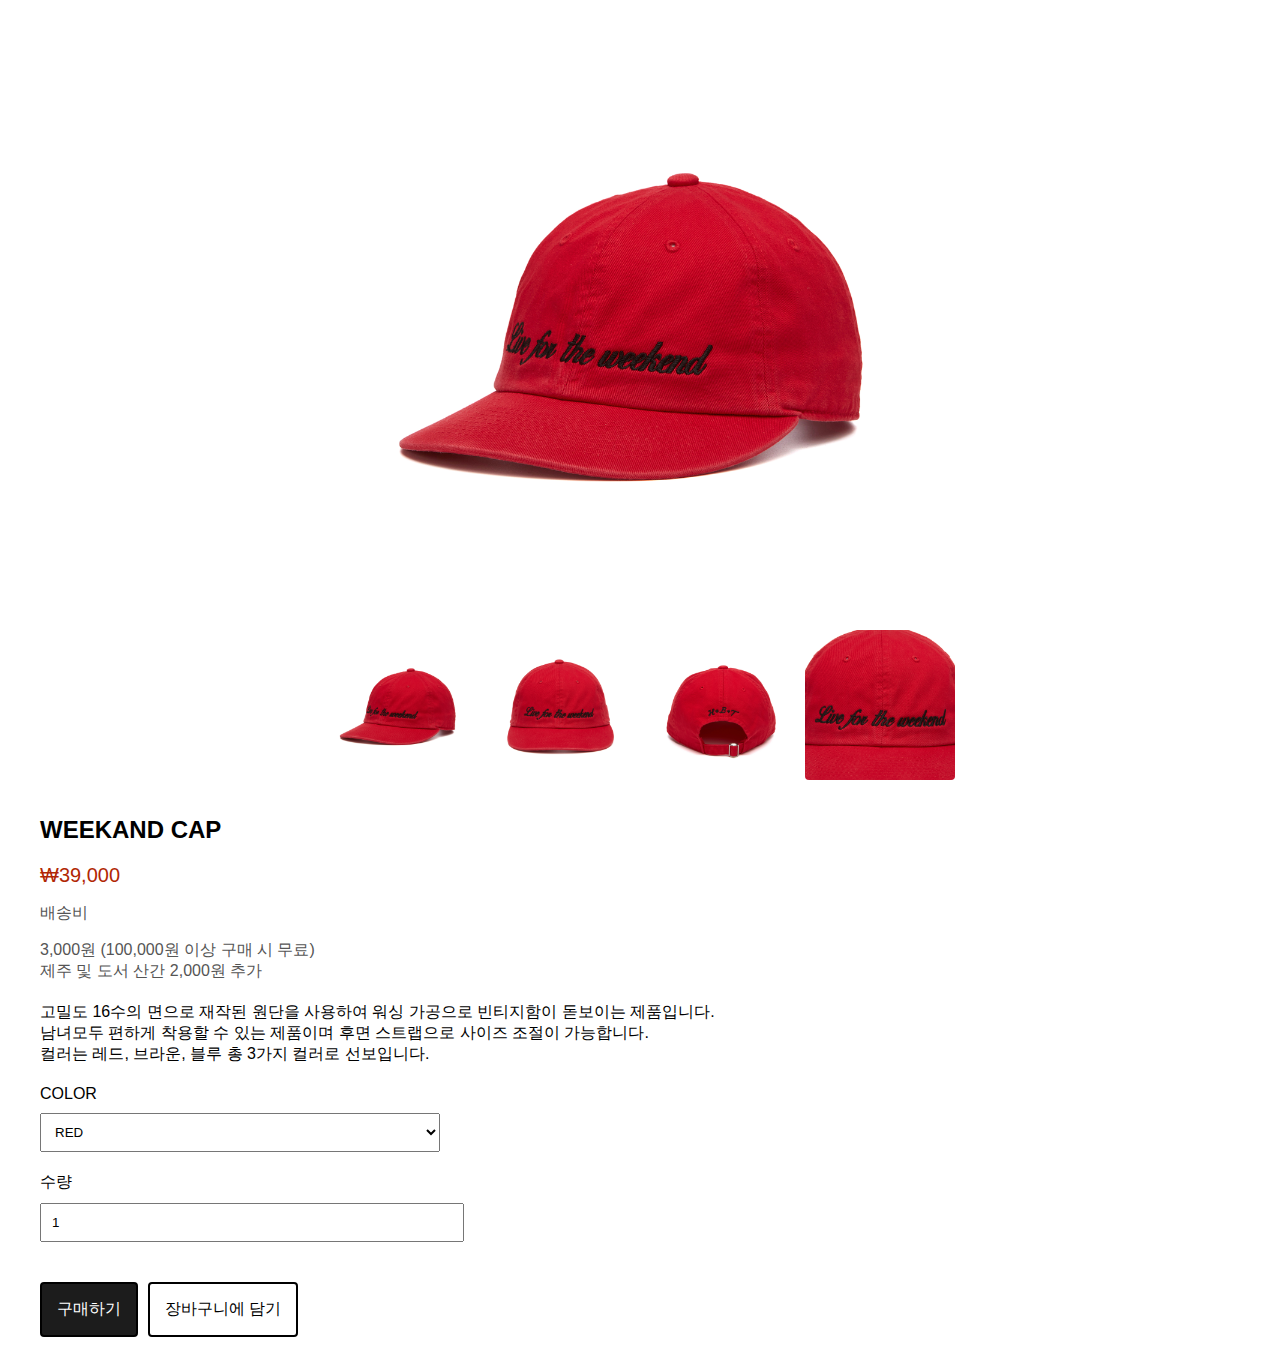
==== index.html @ 202fa270 "기말과제2" ====
<!DOCTYPE html>
<html lang="ko">
<head>
    <meta charset="UTF-8">
    <meta name="viewport" content="width=device-width, initial-scale=1.0">
    <title>상품 상세 페이지</title>
    <style>
        body {
            font-family: Arial, sans-serif;
            margin: 0;
            padding: 0;
            box-sizing: border-box;
        }
        .container {
            max-width: 1200px;
            margin: 0 auto;
            padding: 20px;
        }
        .product {
            display: flex;
            flex-wrap: wrap;
        }
        .product-images {
            flex: 1 1 100%;
            margin-bottom: 20px;
            text-align: center;
            display: flex;
            flex-direction: column;
            align-items: center; /* 중앙 정렬 */
        }
        .product-images .main-image {
            display: block;
            margin-bottom: 10px;
            width: 600px; /* 너비를 600px로 고정 */
            height: 600px; /* 높이를 600px로 고정 */
            border-radius: 4px;
            object-fit: cover; /* 이미지가 고정된 크기에 맞게 조정 */
        }
        .product-images .thumbnail-images {
            display: flex;
            justify-content: center;
            gap: 10px;
        }
        .product-images .thumbnail-images img {
            width: 150px; /* 너비를 150px로 고정 */
            height: 150px; /* 높이를 150px로 고정 */
            border-radius: 4px;
            cursor: pointer;
            object-fit: cover; /* 이미지가 고정된 크기에 맞게 조정 */
        }
        .product-details {
            flex: 1 1 100%;
        }
        .product-title {
            font-size: 24px;
            margin-bottom: 20px;
        }
        .product-price {
            font-size: 20px;
            color: #b12704;
            margin-bottom: 10px;
        }
        .shipping-info {
            margin-bottom: 20px;
            color: #555;
        }
        .shipping-info p {
            margin-bottom: 10px;
        }
        .product-description {
            margin-bottom: 20px;
        }
        .product-options {
            margin-bottom: 20px;
        }
        .product-options label {
            display: block;
            margin-bottom: 10px;
        }
        .product-options select, .product-options input {
            padding: 10px;
            margin-bottom: 20px;
            width: 100%;
            max-width: 400px;
        }
        .product-buttons {
            display: flex;
            gap: 10px;
        }
        .buy-now, .add-to-cart {
            padding: 15px;
            border: 2px solid #000000; /* 외곽선 추가 */
            border-radius: 4px;
            cursor: pointer;
            font-size: 16px;
            text-decoration: none; /* 장바구니 버튼의 기본 링크 스타일 제거 */
            display: inline-block; /* 인라인 요소로 변경하여 외곽선이 버튼에 꼭 맞도록 함 */
            transition: background-color 0.3s, color 0.3s; /* 배경색 및 글자색 변경 시 부드러운 전환 효과 */
        }
        .buy-now {
            background-color: #1C1C1C;
            color: white;
        }
        .buy-now:hover {
            background-color: #005bb5;
        }
        .add-to-cart {
            background-color: #FFFFFF; /* 흰색 */
            color: #000000; /* 검정색 */
        }
        .add-to-cart:hover {
            background-color: #FFFFFF; /* 흰색 */
            color: #000000; /* 검정색 */
        }
    </style>
</head>
<body>
    <div class="container">
        <div class="product">
            <div class="product-images">
                <img src="모자1.png" alt="대표 상품 이미지" class="main-image">
                <div class="thumbnail-images">
                    <img src="모자1.png" alt="상품 이미지 1" onclick="showImage('모자1.png')">
                    <img src="모자2.png" alt="상품 이미지 2" onclick="showImage('모자2.png')">
                    <img src="모자3.png" alt="상품 이미지 3" onclick="showImage('모자3.png')">
                    <img src="모자4.png" alt="상품 이미지 4" onclick="showImage('모자4.png')">
                </div>
            </div>
            <div class="product-details">
                <h1 class="product-title">WEEKAND CAP</h1>
                <p class="product-price">₩39,000</p>
                <div class="shipping-info">
                    <p>배송비</p>
                    <p>3,000원 (100,000원 이상 구매 시 무료)<br>제주 및 도서 산간 2,000원 추가</p>
                </div>
                <div class="product-description">
                    <p>고밀도 16수의 면으로 재작된 원단을 사용하여 워싱 가공으로 빈티지함이 돋보이는 제품입니다.<br>
                    남녀모두 편하게 착용할 수 있는 제품이며 후면 스트랩으로 사이즈 조절이 가능합니다.<br>
                    컬러는 레드, 브라운, 블루 총 3가지 컬러로 선보입니다.</p>
                </div>
                <div class="product-options">
                    <label for="color">COLOR</label>
                    <select id="color" name="color">
                        <option value="red">RED</option>
                        <option value="brown">BROWN</option>
                        <option value="blue">BLUE</option>
                    </select>
                    <label for="quantity">수량</label>
                    <input type="number" id="quantity" name="quantity" min="1" value="1">
                </div>
                <div class="product-buttons">
                    <button class="buy-now">구매하기</button>
                    <button class="add-to-cart">장바구니에 담기</button>
                </div>
            </div>
        </div>
    </div>

    <script>
        function showImage(imageUrl) {
            const mainImage = document.querySelector('.main-image');
            mainImage.src = imageUrl;
        }
    </script>
</body>
</html>
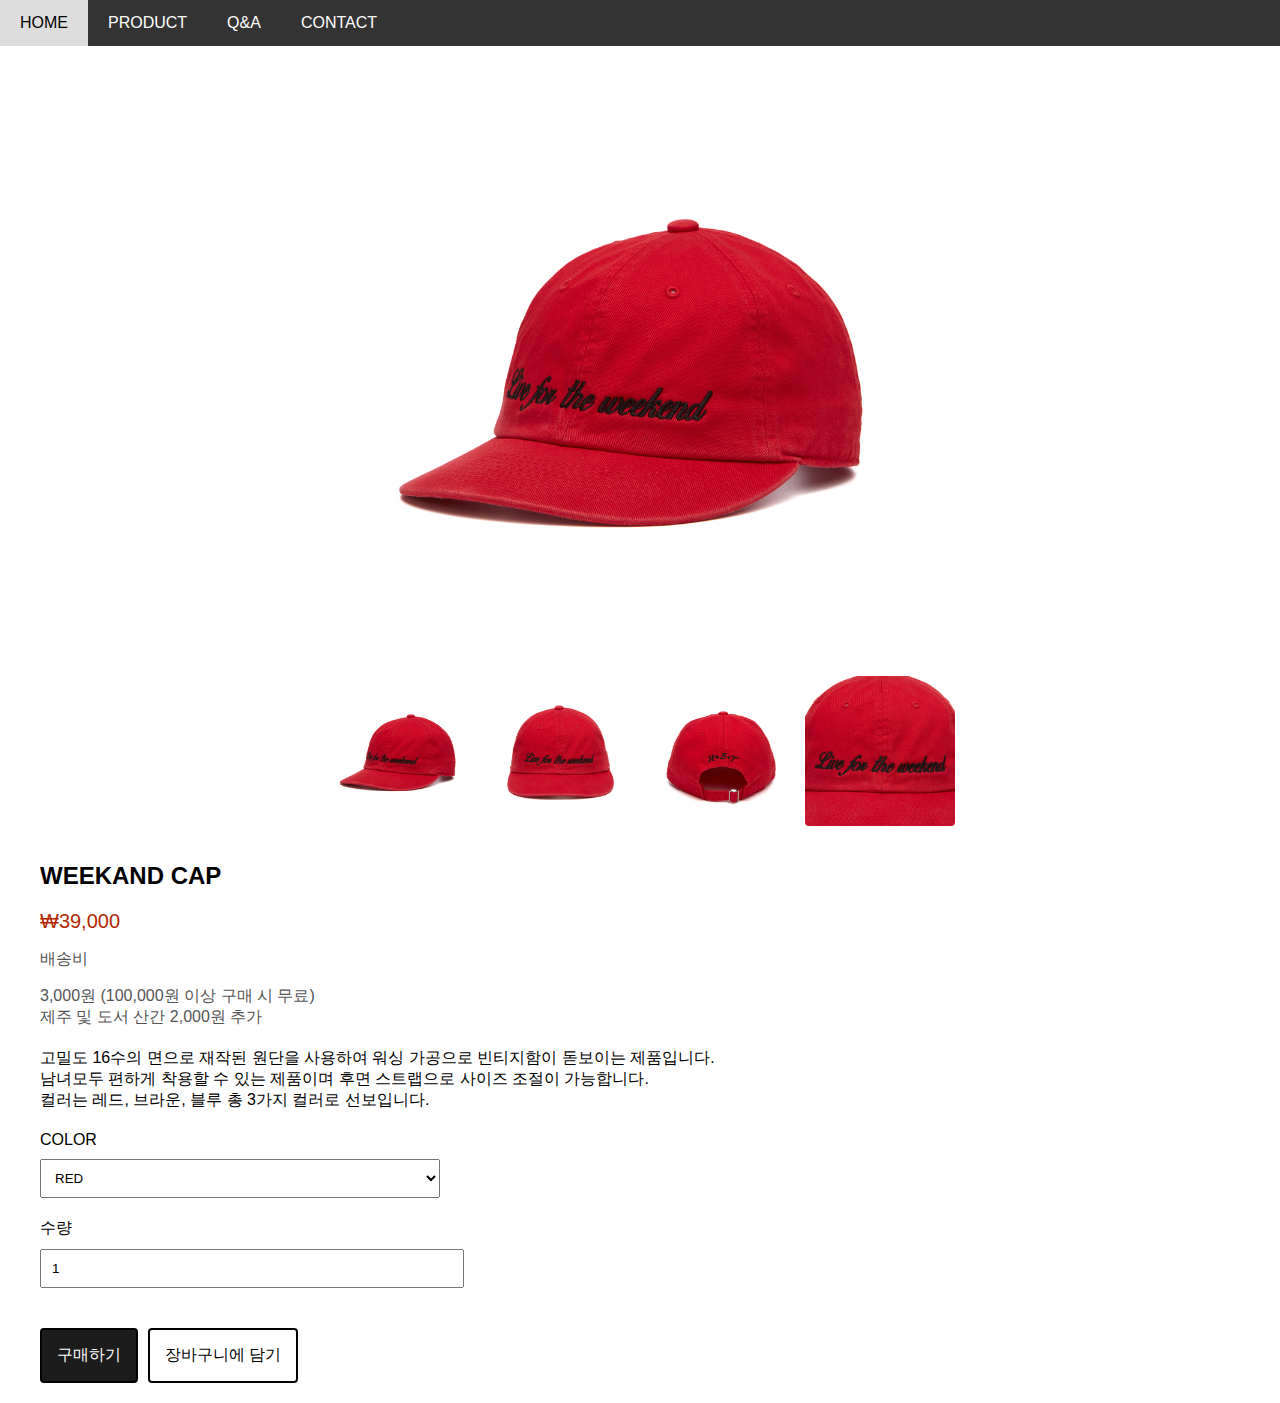
==== commit 684efe8d: "기말과제 2" ====
--- a/index.html
+++ b/index.html
@@ -10,6 +10,22 @@
             margin: 0;
             padding: 0;
             box-sizing: border-box;
+        }
+        .navbar {
+            background-color: #333;
+            overflow: hidden;
+        }
+        .navbar a {
+            float: left;
+            display: block;
+            color: white;
+            text-align: center;
+            padding: 14px 20px;
+            text-decoration: none;
+        }
+        .navbar a:hover {
+            background-color: #ddd;
+            color: black;
         }
         .container {
             max-width: 1200px;
@@ -115,6 +131,12 @@
     </style>
 </head>
 <body>
+    <div class="navbar">
+        <a href="#home">HOME</a>
+        <a href="#product">PRODUCT</a>
+        <a href="#qna">Q&A</a>
+        <a href="#contact">CONTACT</a>
+    </div>
     <div class="container">
         <div class="product">
             <div class="product-images">
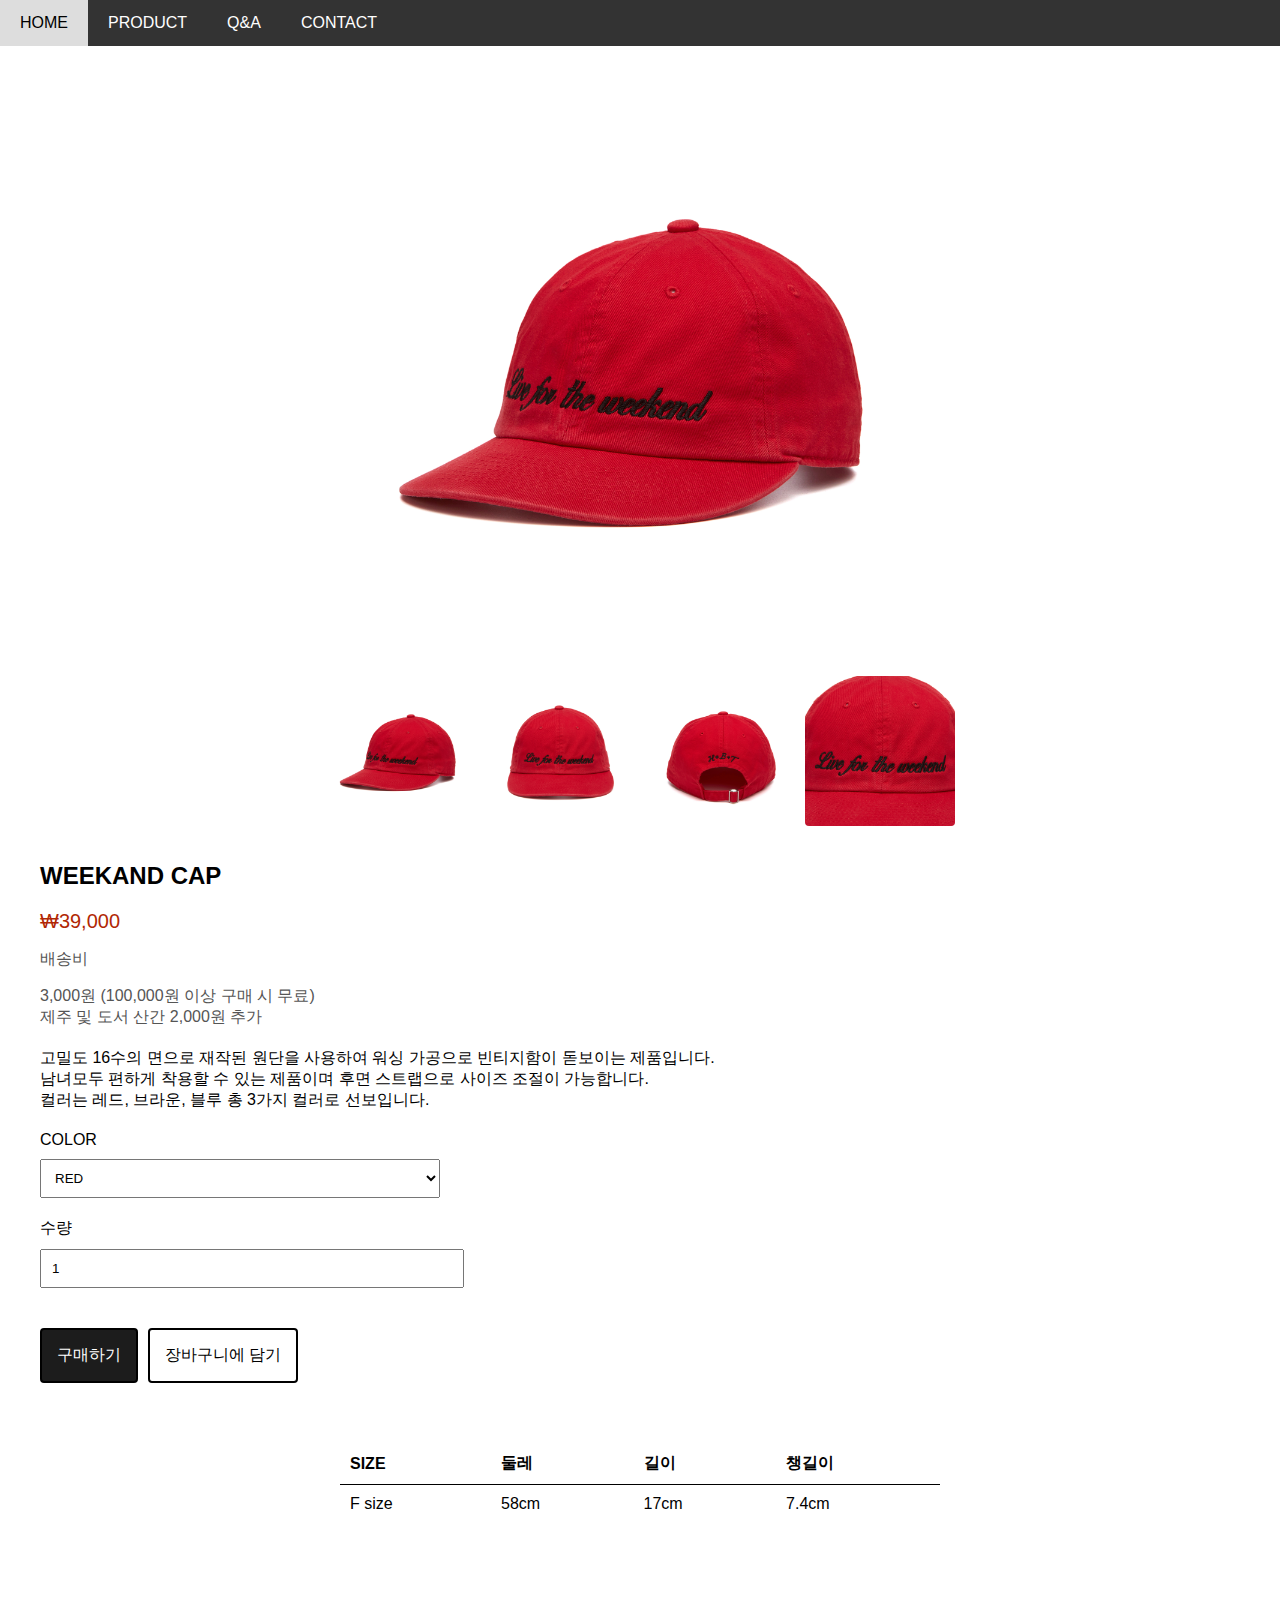
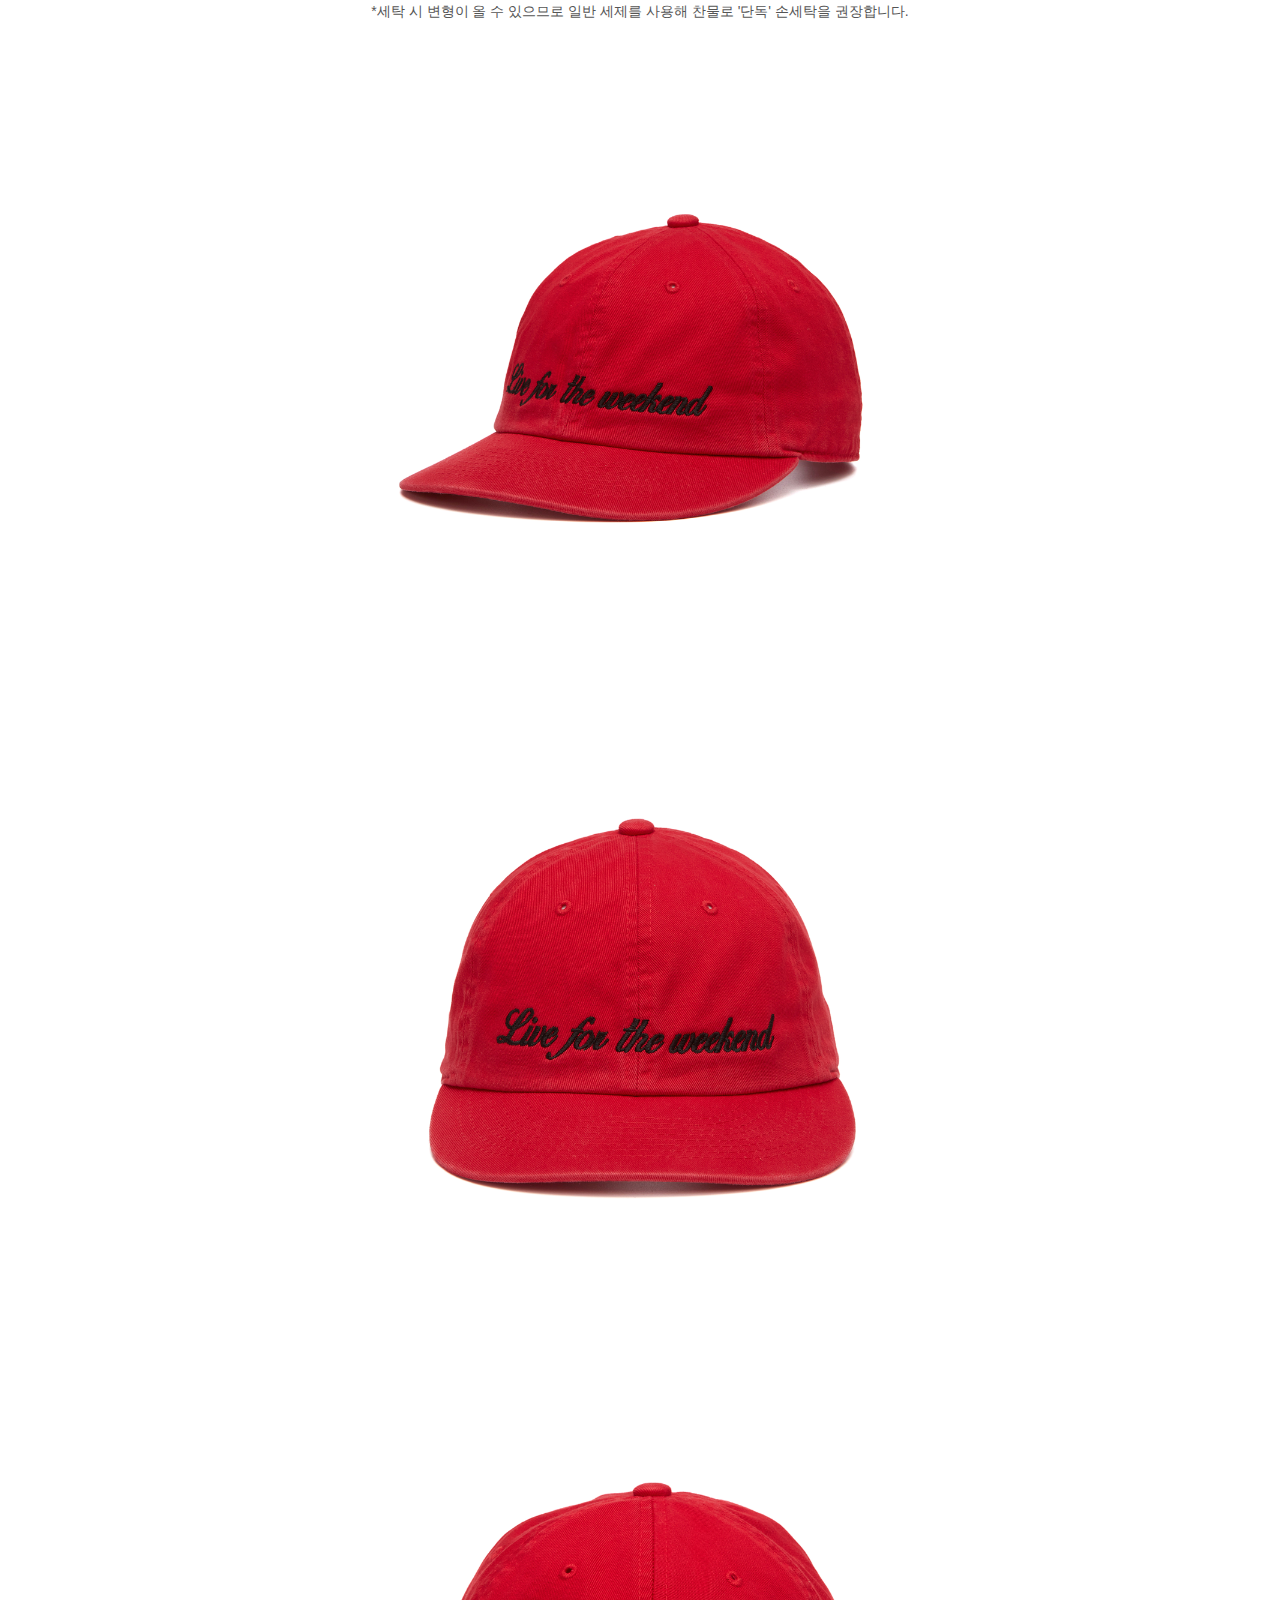
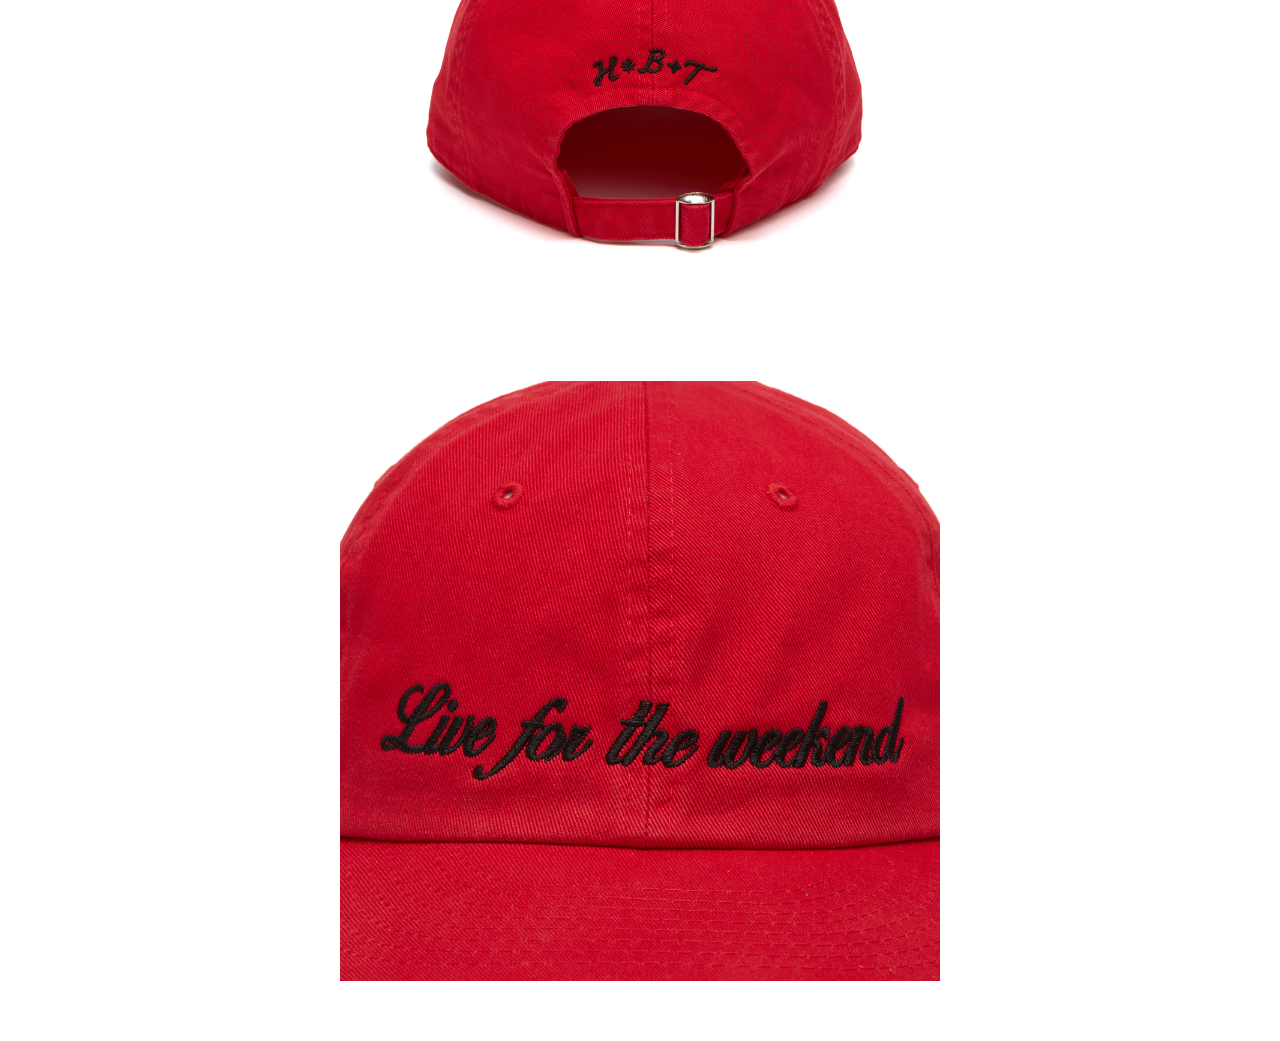
==== commit 9bcb1cad: "기말과제 3-1" ====
--- a/index.html
+++ b/index.html
@@ -42,15 +42,15 @@
             text-align: center;
             display: flex;
             flex-direction: column;
-            align-items: center; /* 중앙 정렬 */
+            align-items: center;
         }
         .product-images .main-image {
             display: block;
             margin-bottom: 10px;
-            width: 600px; /* 너비를 600px로 고정 */
-            height: 600px; /* 높이를 600px로 고정 */
+            width: 600px;
+            height: 600px;
             border-radius: 4px;
-            object-fit: cover; /* 이미지가 고정된 크기에 맞게 조정 */
+            object-fit: cover;
         }
         .product-images .thumbnail-images {
             display: flex;
@@ -58,11 +58,11 @@
             gap: 10px;
         }
         .product-images .thumbnail-images img {
-            width: 150px; /* 너비를 150px로 고정 */
-            height: 150px; /* 높이를 150px로 고정 */
+            width: 150px;
+            height: 150px;
             border-radius: 4px;
             cursor: pointer;
-            object-fit: cover; /* 이미지가 고정된 크기에 맞게 조정 */
+            object-fit: cover;
         }
         .product-details {
             flex: 1 1 100%;
@@ -102,16 +102,17 @@
         .product-buttons {
             display: flex;
             gap: 10px;
+            margin-bottom: 20px;
         }
         .buy-now, .add-to-cart {
             padding: 15px;
-            border: 2px solid #000000; /* 외곽선 추가 */
+            border: 2px solid #000000;
             border-radius: 4px;
             cursor: pointer;
             font-size: 16px;
-            text-decoration: none; /* 장바구니 버튼의 기본 링크 스타일 제거 */
-            display: inline-block; /* 인라인 요소로 변경하여 외곽선이 버튼에 꼭 맞도록 함 */
-            transition: background-color 0.3s, color 0.3s; /* 배경색 및 글자색 변경 시 부드러운 전환 효과 */
+            text-decoration: none;
+            display: inline-block;
+            transition: background-color 0.3s, color 0.3s;
         }
         .buy-now {
             background-color: #1C1C1C;
@@ -121,20 +122,54 @@
             background-color: #005bb5;
         }
         .add-to-cart {
-            background-color: #FFFFFF; /* 흰색 */
-            color: #000000; /* 검정색 */
+            background-color: #FFFFFF;
+            color: #000000;
         }
         .add-to-cart:hover {
-            background-color: #FFFFFF; /* 흰색 */
-            color: #000000; /* 검정색 */
+            background-color: #FFFFFF;
+            color: #000000;
+        }
+        table {
+            width: 600px;
+            margin: 40px auto; /* 상단과 하단에 마진 추가 */
+            background-color: #ffffff;
+            border-collapse: collapse;
+        }
+        th, td {
+            padding: 10px;
+            text-align: left;
+            border: none;
+        }
+        th {
+            background-color: #ffffff;
+            border-bottom: 1px solid #000; /* 1행 아래에 테두리를 추가 */
+        }
+        .washing-instruction {
+            text-align: center;
+            margin: 80px auto 40px; /* 표와 문구 사이 간격을 더 넓힘 */
+            width: 600px;
+            font-size: 14px;
+            color: #555;
+        }
+        .additional-images {
+            display: flex;
+            flex-direction: column;
+            align-items: center;
+            gap: 40px;
+            margin-bottom: 40px;
+        }
+        .additional-images img {
+            width: 600px;
+            height: 600px;
+            object-fit: cover;
         }
     </style>
 </head>
 <body>
     <div class="navbar">
-        <a href="#home">HOME</a>
+        <a href="index.html">HOME</a>
         <a href="#product">PRODUCT</a>
-        <a href="#qna">Q&A</a>
+        <a href="qna.html">Q&A</a>
         <a href="#contact">CONTACT</a>
     </div>
     <div class="container">
@@ -176,6 +211,33 @@
                 </div>
             </div>
         </div>
+        <table>
+            <thead>
+                <tr>
+                    <th>SIZE</th>
+                    <th>둘레</th>
+                    <th>길이</th>
+                    <th>챙길이</th>
+                </tr>
+            </thead>
+            <tbody>
+                <tr>
+                    <td>F size</td>
+                    <td>58cm</td>
+                    <td>17cm</td>
+                    <td>7.4cm</td>
+                </tr>
+            </tbody>
+        </table>
+        <div class="washing-instruction">
+            *세탁 시 변형이 올 수 있으므로 일반 세제를 사용해 찬물로 '단독' 손세탁을 권장합니다.
+        </div>
+        <div class="additional-images">
+            <img src="모자1.png" alt="추가 이미지 1">
+            <img src="모자2.png" alt="추가 이미지 2">
+            <img src="모자3.png" alt="추가 이미지 3">
+            <img src="모자4.png" alt="추가 이미지 4">
+        </div>
     </div>
 
     <script>
@@ -185,4 +247,4 @@
         }
     </script>
 </body>
-</html>+</html>
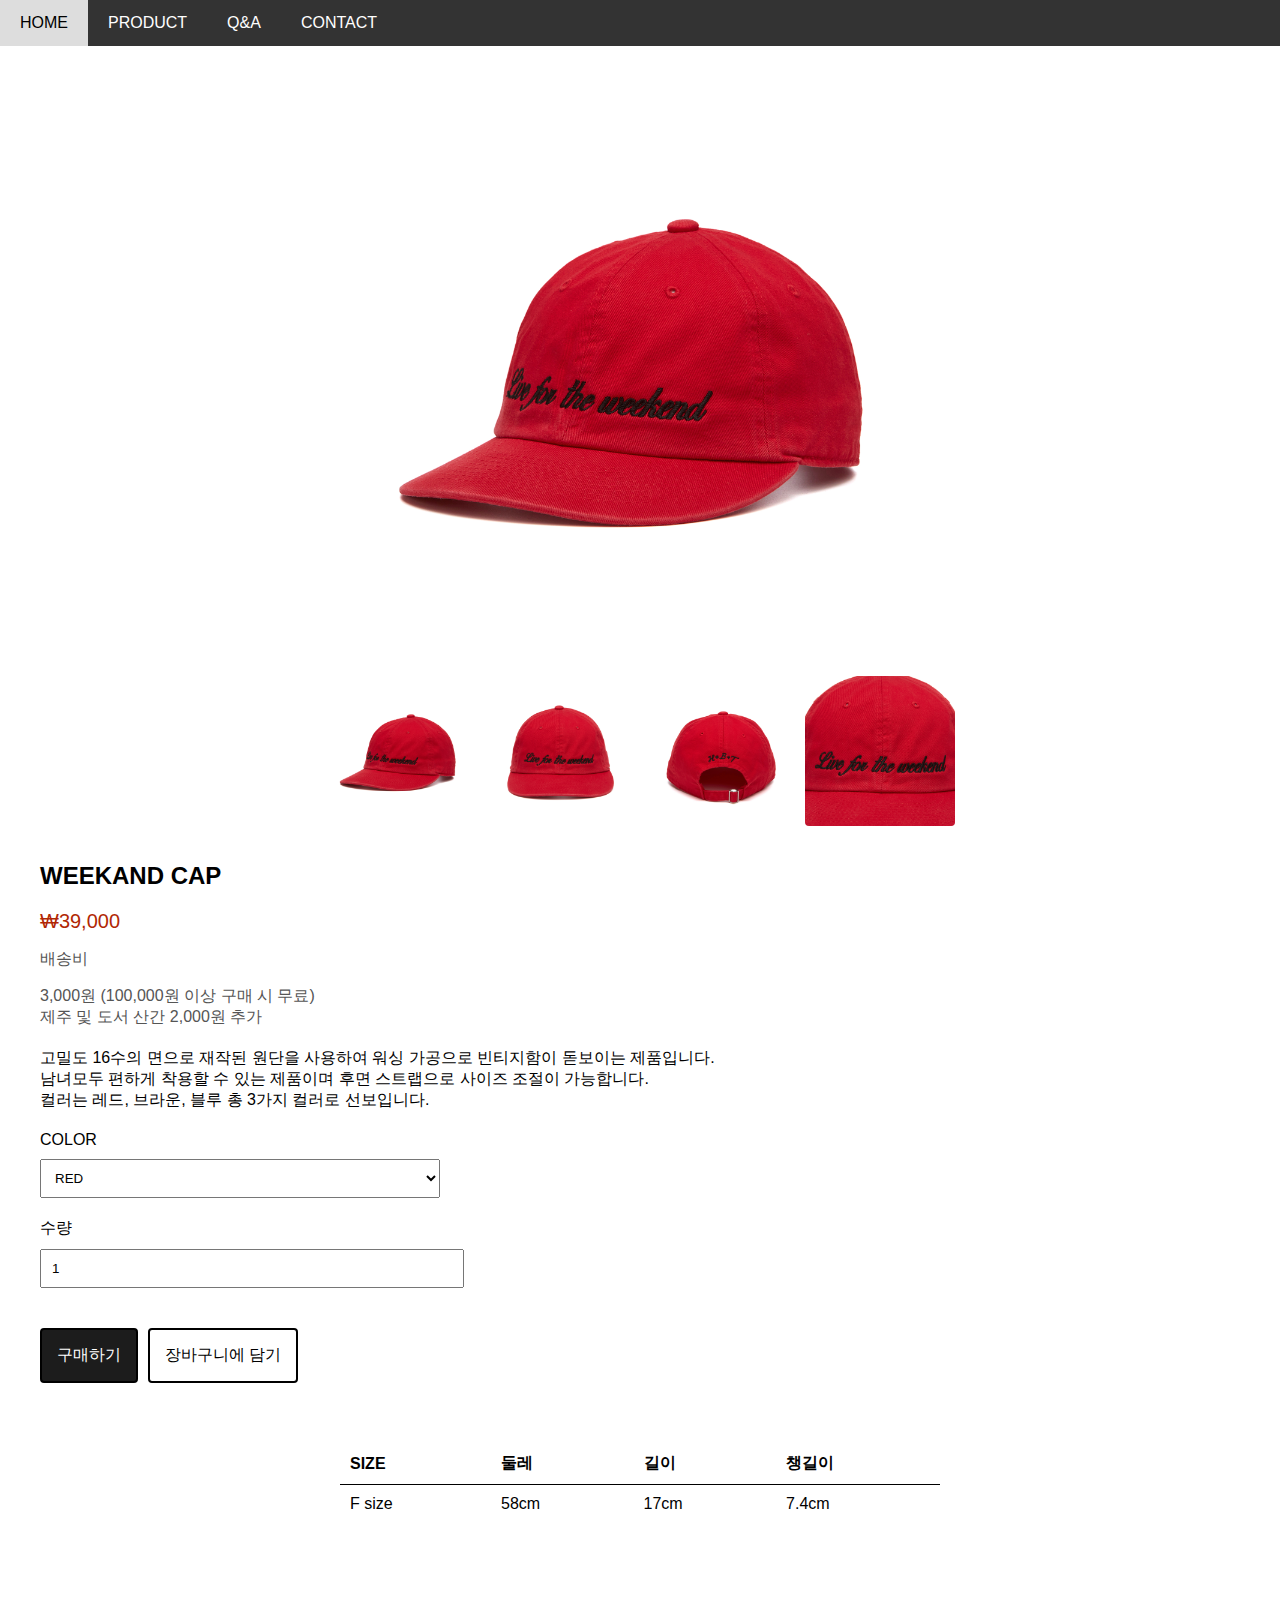
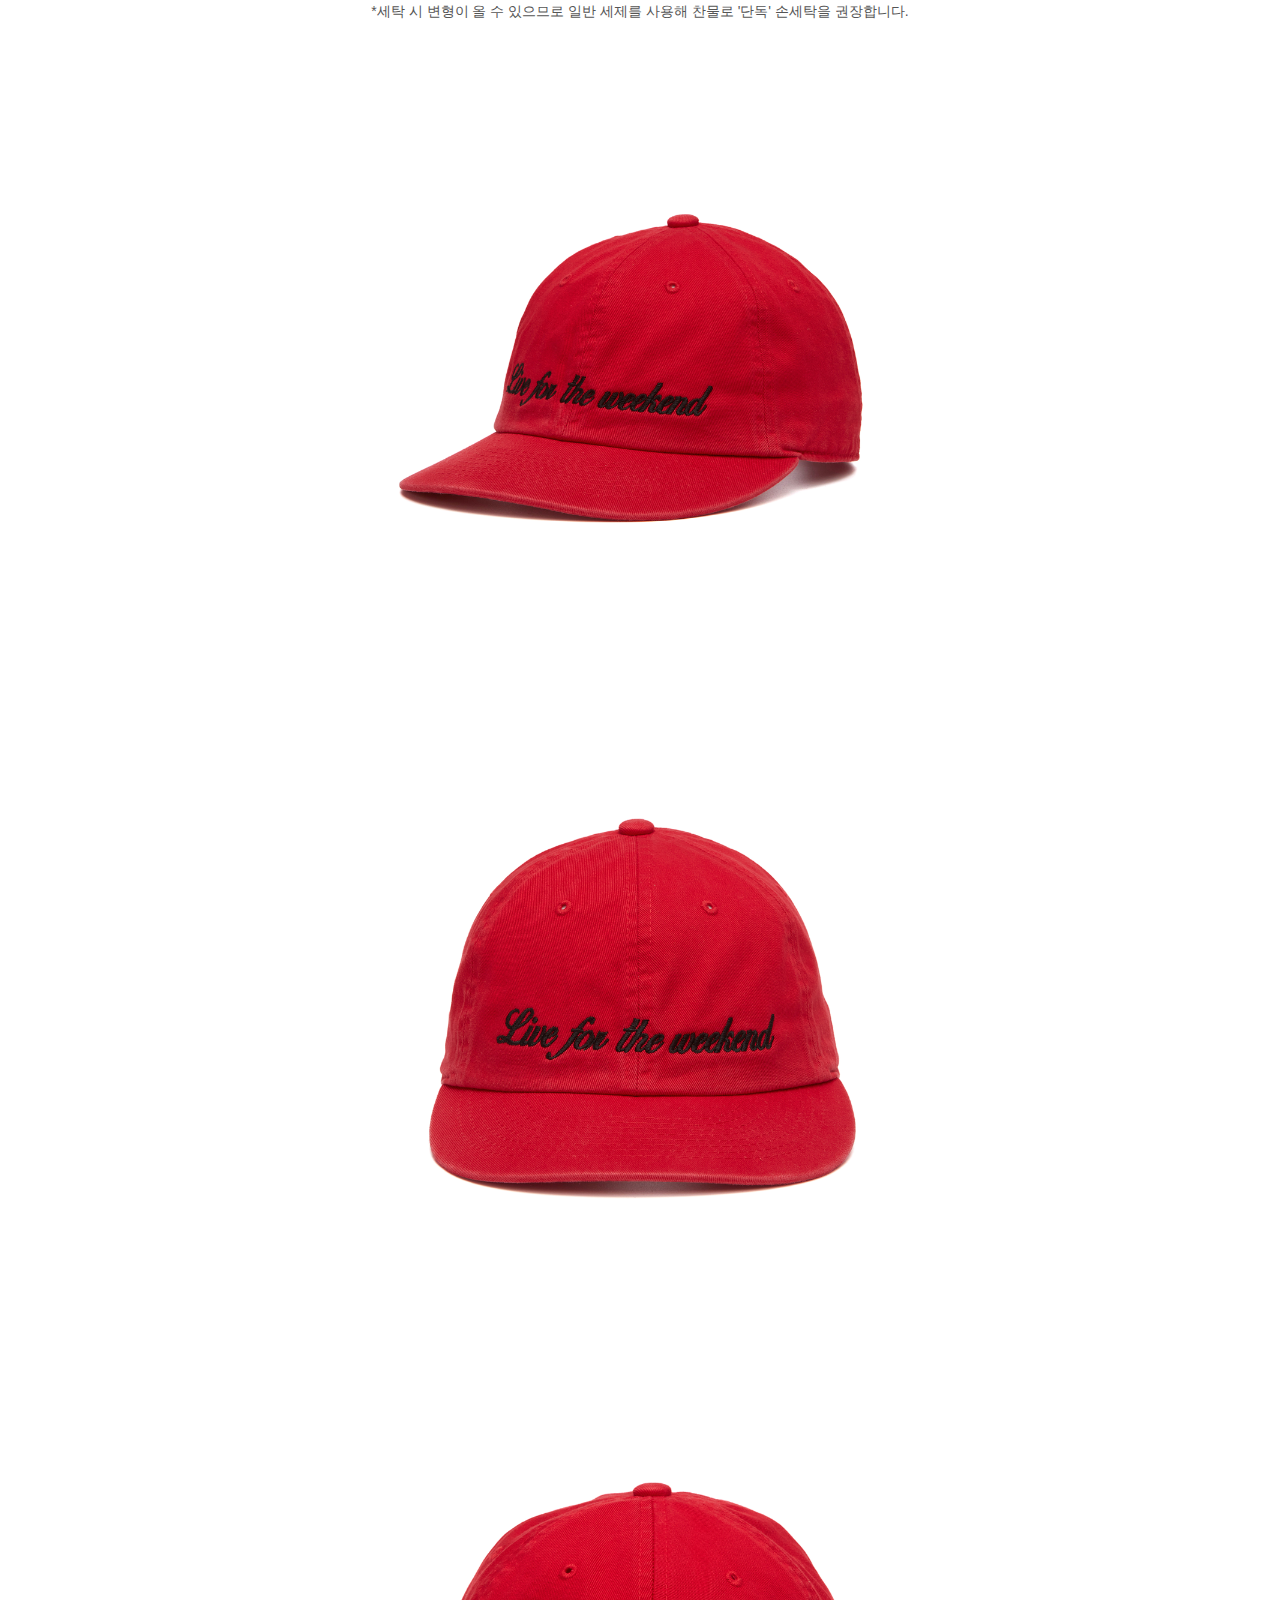
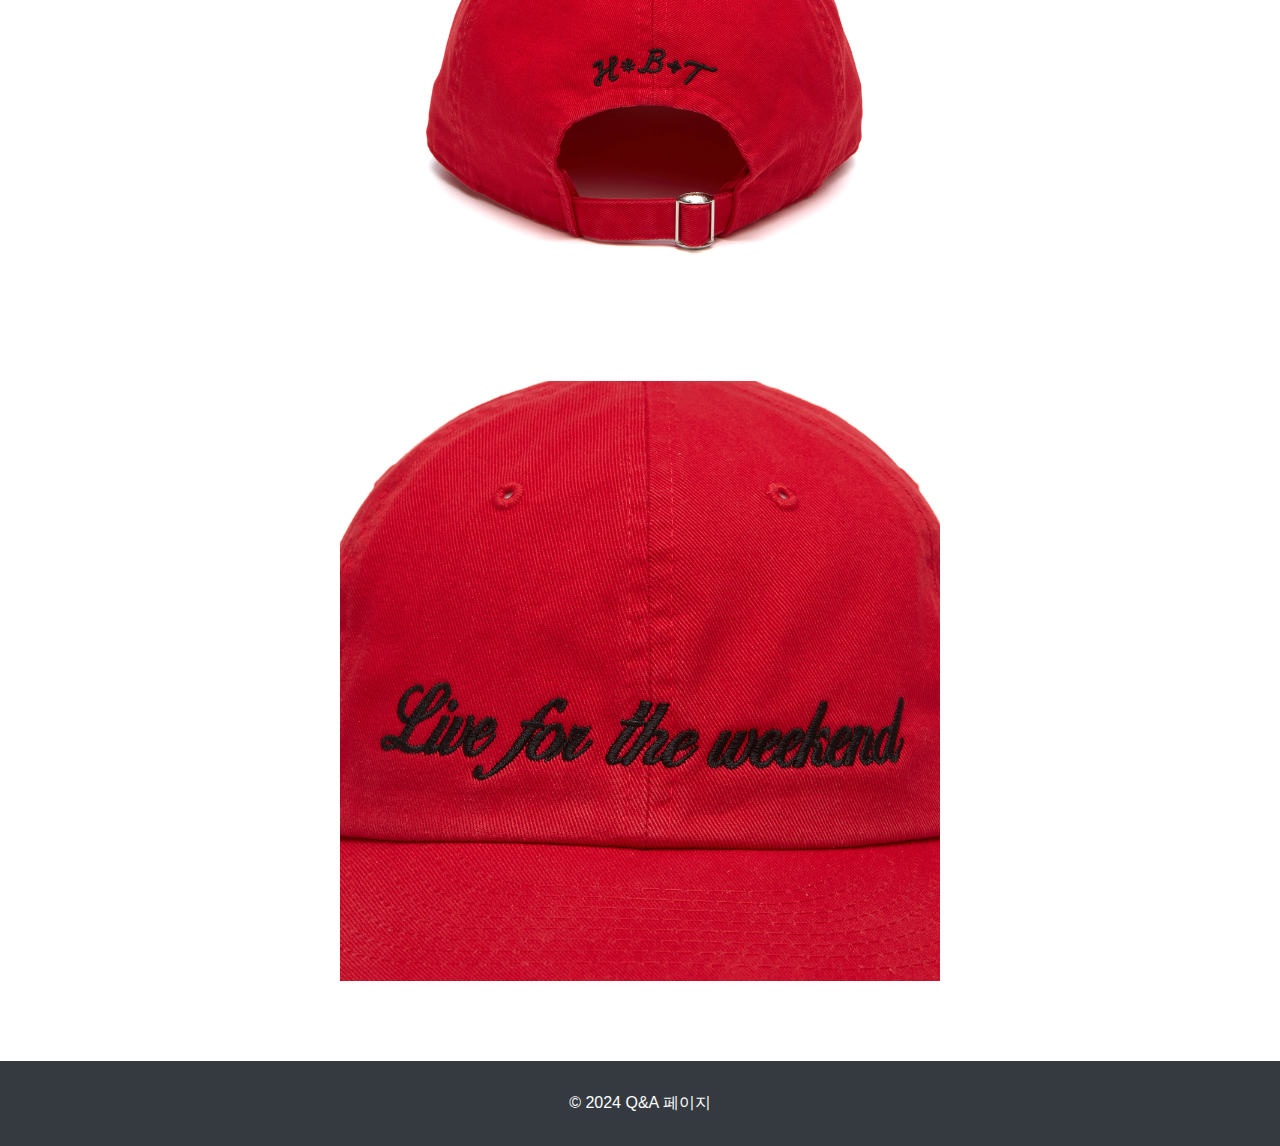
==== commit da3f23e6: "기말과제3-2" ====
--- a/index.html
+++ b/index.html
@@ -162,6 +162,13 @@
             width: 600px;
             height: 600px;
             object-fit: cover;
+        }
+        footer {
+            background-color: #343a40;
+            color: #ffffff;
+            text-align: center;
+            padding: 1em 0;
+            margin-top: 20px; /* 위쪽에 약간의 간격 추가 */
         }
     </style>
 </head>
@@ -239,7 +246,9 @@
             <img src="모자4.png" alt="추가 이미지 4">
         </div>
     </div>
-
+    <footer>
+        <p>&copy; 2024 Q&A 페이지</p>
+    </footer>
     <script>
         function showImage(imageUrl) {
             const mainImage = document.querySelector('.main-image');
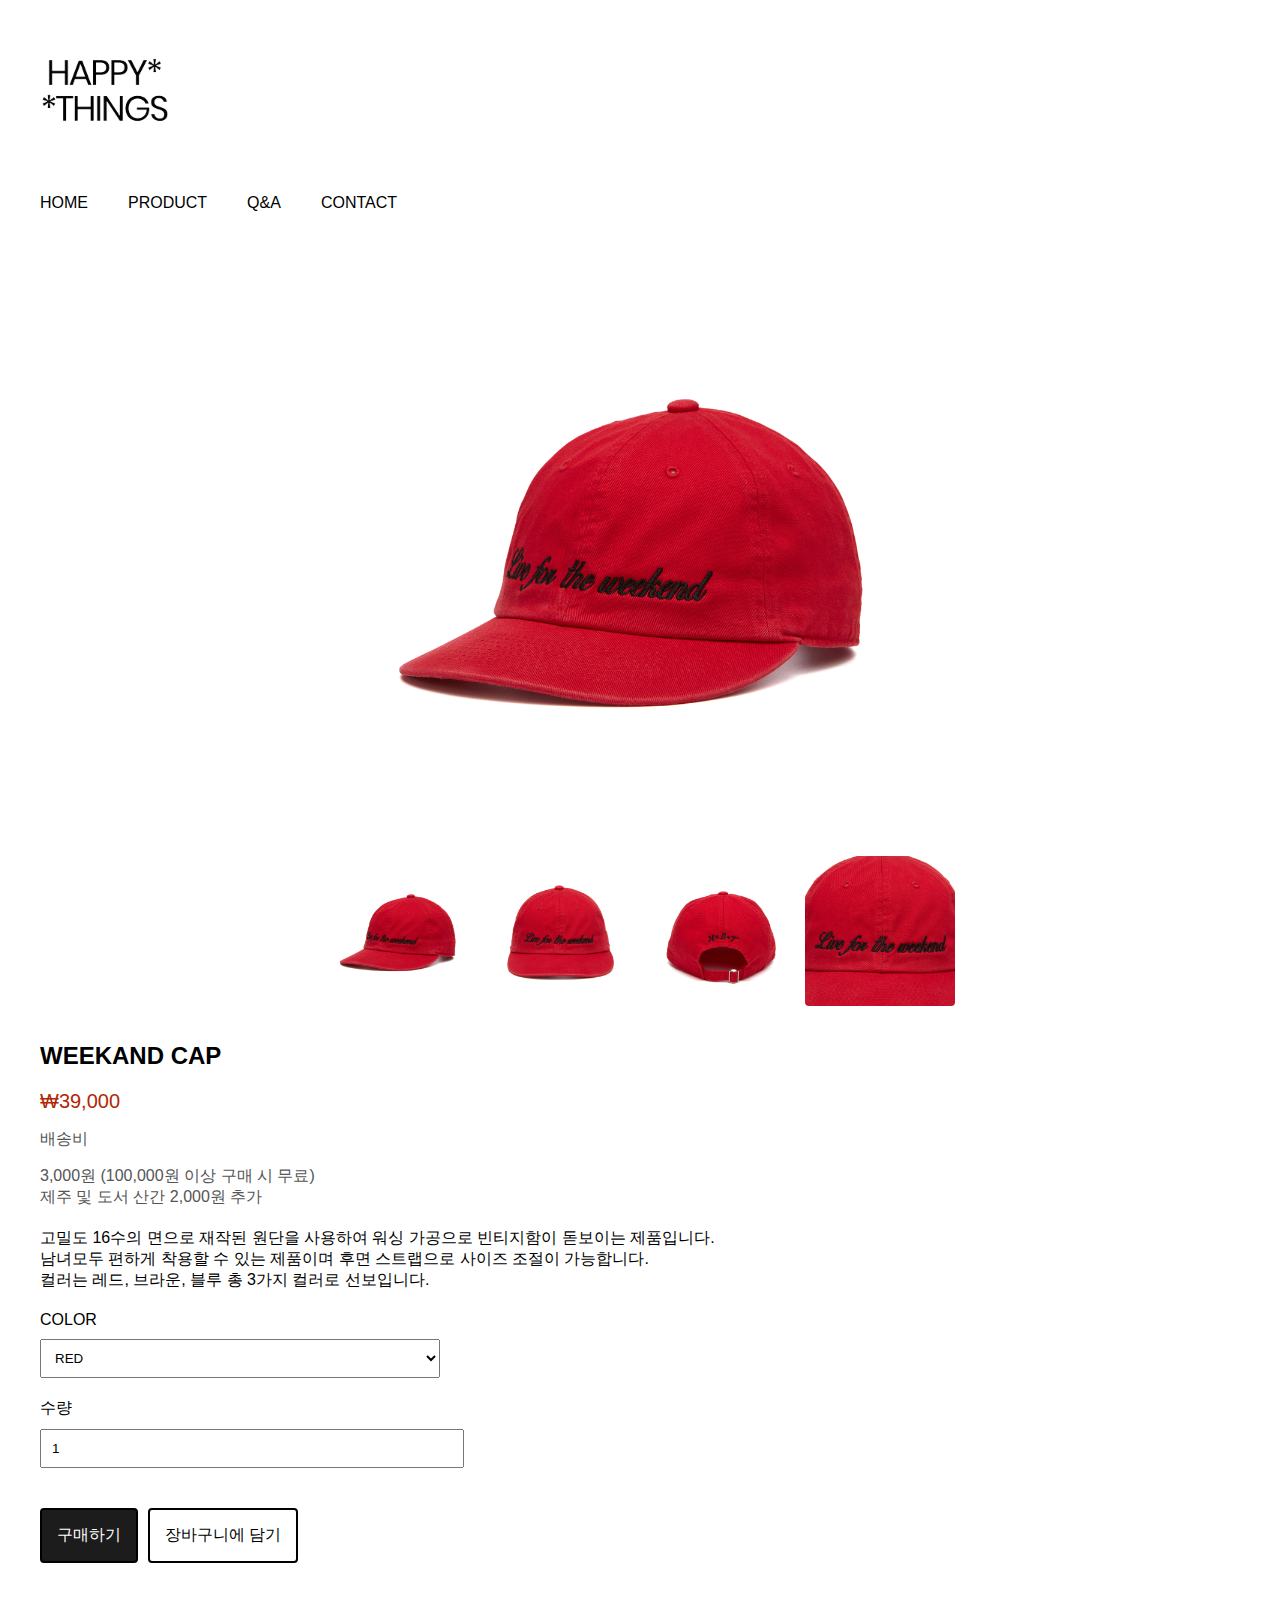
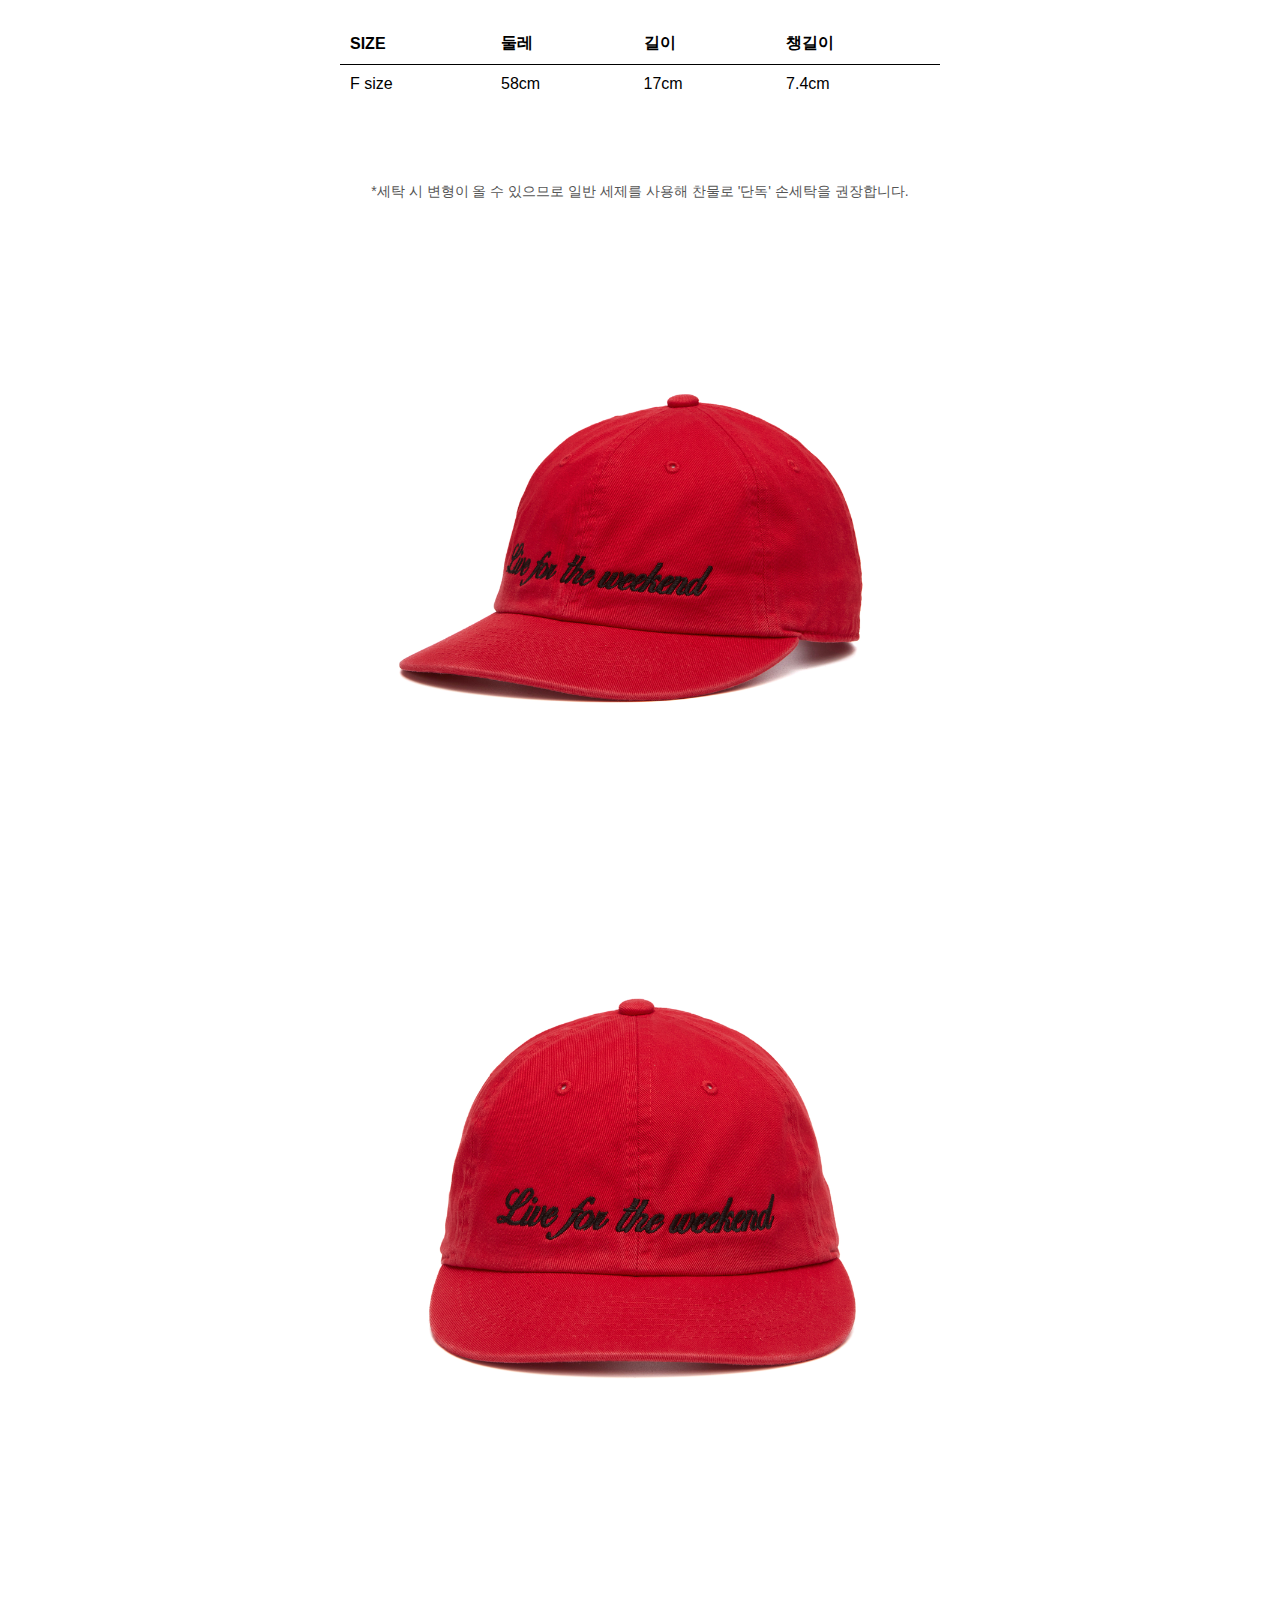
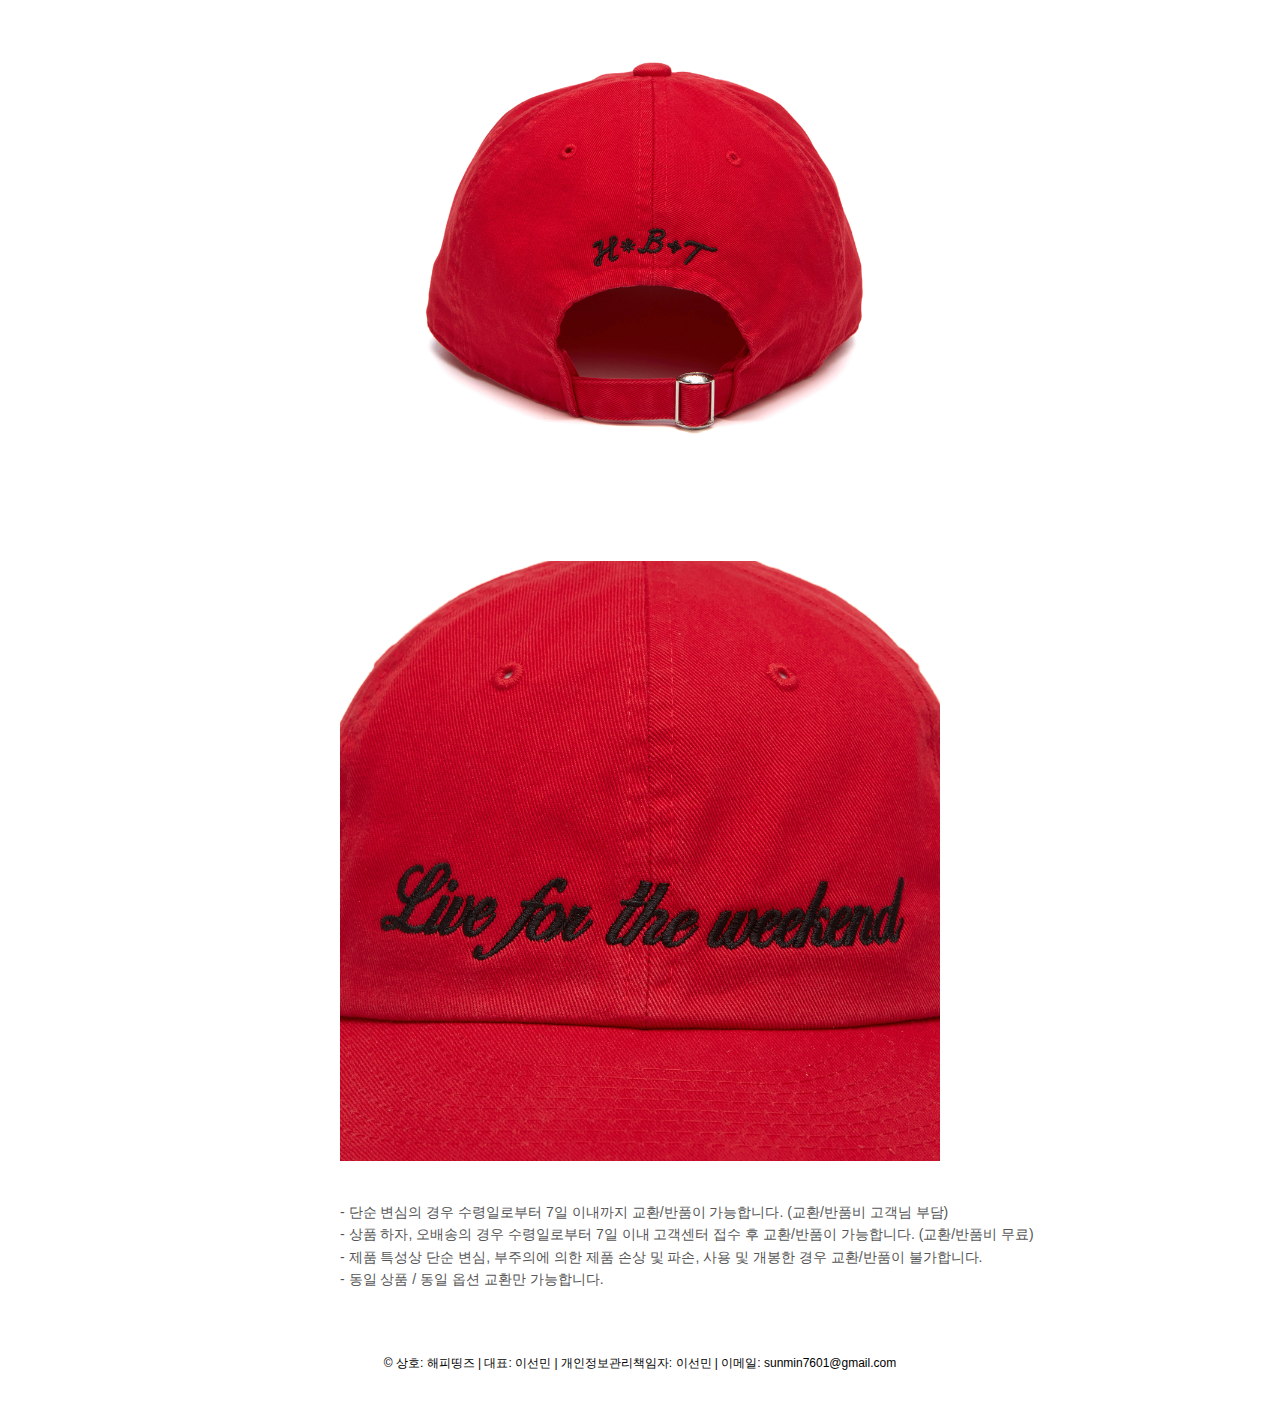
==== commit 074604a0: "기말과제4" ====
--- a/index.html
+++ b/index.html
@@ -12,20 +12,40 @@
             box-sizing: border-box;
         }
         .navbar {
-            background-color: #333;
+            background-color: transparent;
             overflow: hidden;
-        }
-        .navbar a {
-            float: left;
+            display: flex;
+            flex-direction: column;
+            align-items: flex-start; /* 로고를 페이지 왼쪽으로 이동 */
+            padding-left: 20px;
+        }
+        .navbar .logo {
+            display: flex;
+            align-items: center;
+            justify-content: flex-start; /* 로고를 왼쪽으로 이동 */
+            padding: 10px 0;
+        }
+        .navbar .nav-links {
+            display: flex;
+            justify-content: flex-start; /* 네비게이션 버튼을 왼쪽으로 이동 */
+            width: 100%;
+        }
+        .navbar .nav-links a {
             display: block;
-            color: white;
+            color: black; /* 글자 색상 검정색으로 변경 */
             text-align: center;
             padding: 14px 20px;
             text-decoration: none;
-        }
-        .navbar a:hover {
-            background-color: #ddd;
-            color: black;
+            background-color: transparent; /* 배경 투명 */
+        }
+        .navbar .nav-links a:hover {
+            background-color: transparent; /* 배경 투명 유지 */
+            color: #adff2f; /* 글자 색상을 연두색으로 변경 */
+        }
+        .navbar img {
+            width: 150px; /* 로고 크기 조정 */
+            height: 150px; /* 로고 크기 조정 */
+            margin: 5px 20px 5px 10px;
         }
         .container {
             max-width: 1200px;
@@ -154,7 +174,7 @@
         .additional-images {
             display: flex;
             flex-direction: column;
-            align-items: center;
+           	align-items: center;
             gap: 40px;
             margin-bottom: 40px;
         }
@@ -163,9 +183,18 @@
             height: 600px;
             object-fit: cover;
         }
+        .return-policy {
+            text-align: center;
+            margin: 40px auto;
+            width: 600px;
+            font-size: 14px;
+            color: #555;
+            line-height: 1.6;
+            white-space: pre-line;
+        }
         footer {
-            background-color: #343a40;
-            color: #ffffff;
+            background-color: transparent; /* 푸터 배경 투명 */
+            color: #000000; /* 글자색 검은색 */
             text-align: center;
             padding: 1em 0;
             margin-top: 20px; /* 위쪽에 약간의 간격 추가 */
@@ -174,10 +203,15 @@
 </head>
 <body>
     <div class="navbar">
-        <a href="index.html">HOME</a>
-        <a href="#product">PRODUCT</a>
-        <a href="qna.html">Q&A</a>
-        <a href="#contact">CONTACT</a>
+        <div class="logo">
+            <img src="logo.png" alt="로고 이미지">
+        </div>
+        <div class="nav-links">
+            <a href="#home"">HOME</a>
+            <a href="index.html">PRODUCT</a>
+            <a href="qna.html">Q&A</a>
+            <a href="#contact">CONTACT</a>
+        </div>
     </div>
     <div class="container">
         <div class="product">
@@ -204,7 +238,7 @@
                 </div>
                 <div class="product-options">
                     <label for="color">COLOR</label>
-                    <select id="color" name="color">
+                    <select id="color" name="color" onchange="updateImages(this.value)">
                         <option value="red">RED</option>
                         <option value="brown">BROWN</option>
                         <option value="blue">BLUE</option>
@@ -245,15 +279,45 @@
             <img src="모자3.png" alt="추가 이미지 3">
             <img src="모자4.png" alt="추가 이미지 4">
         </div>
+        <div style="margin-top: 20px;">
+        <div class="return-policy" style="white-space: nowrap; text-align: left;">
+            - 단순 변심의 경우 수령일로부터 7일 이내까지 교환/반품이 가능합니다. (교환/반품비 고객님 부담)<br>
+            - 상품 하자, 오배송의 경우 수령일로부터 7일 이내 고객센터 접수 후 교환/반품이 가능합니다. (교환/반품비 무료)<br>
+            - 제품 특성상 단순 변심, 부주의에 의한 제품 손상 및 파손, 사용 및 개봉한 경우 교환/반품이 불가합니다.<br>
+            - 동일 상품 / 동일 옵션 교환만 가능합니다.
+        </div>
+
     </div>
-    <footer>
-        <p>&copy; 2024 Q&A 페이지</p>
+        <footer style="font-size: 12px;">
+        <p>&copy; 상호: 해피띵즈 | 대표: 이선민 | 개인정보관리책임자: 이선민 | 이메일: sunmin7601@gmail.com</p>
     </footer>
     <script>
         function showImage(imageUrl) {
             const mainImage = document.querySelector('.main-image');
             mainImage.src = imageUrl;
         }
+
+        function updateImages(color) {
+            const mainImage = document.querySelector('.main-image');
+            const thumbnails = document.querySelectorAll('.thumbnail-images img');
+            const additionalImages = document.querySelectorAll('.additional-images img');
+            const colorMap = {
+                'red': '모자1.png',
+                'brown': '브라운모자1.jpg',
+                'blue': '블루모자1.jpg'
+            };
+
+            mainImage.src = colorMap[color];
+
+            thumbnails.forEach((thumbnail, index) => {
+                thumbnail.src = colorMap[color].replace('1', index + 1);
+                thumbnail.setAttribute('onclick', `showImage('${thumbnail.src}')`);
+            });
+
+            additionalImages.forEach((img, index) => {
+                img.src = colorMap[color].replace('1', index + 1);
+            });
+        }
     </script>
 </body>
 </html>
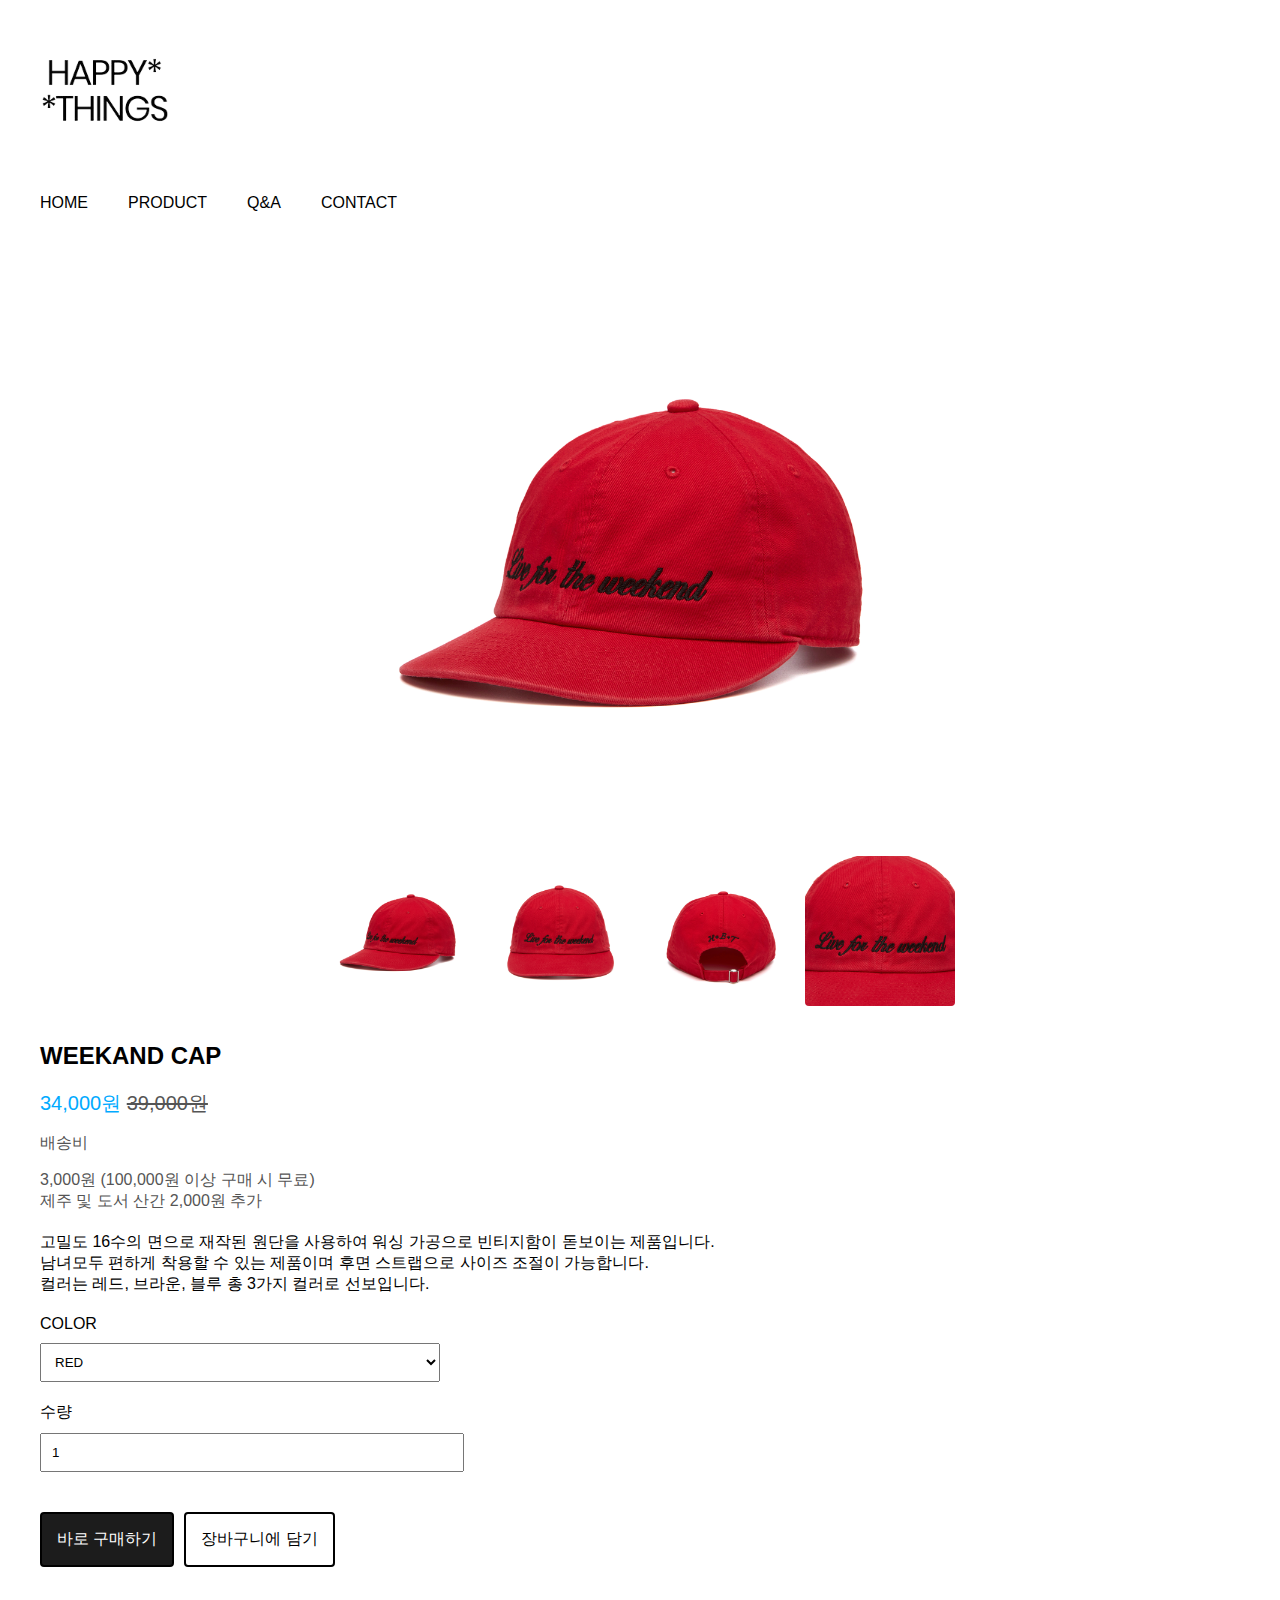
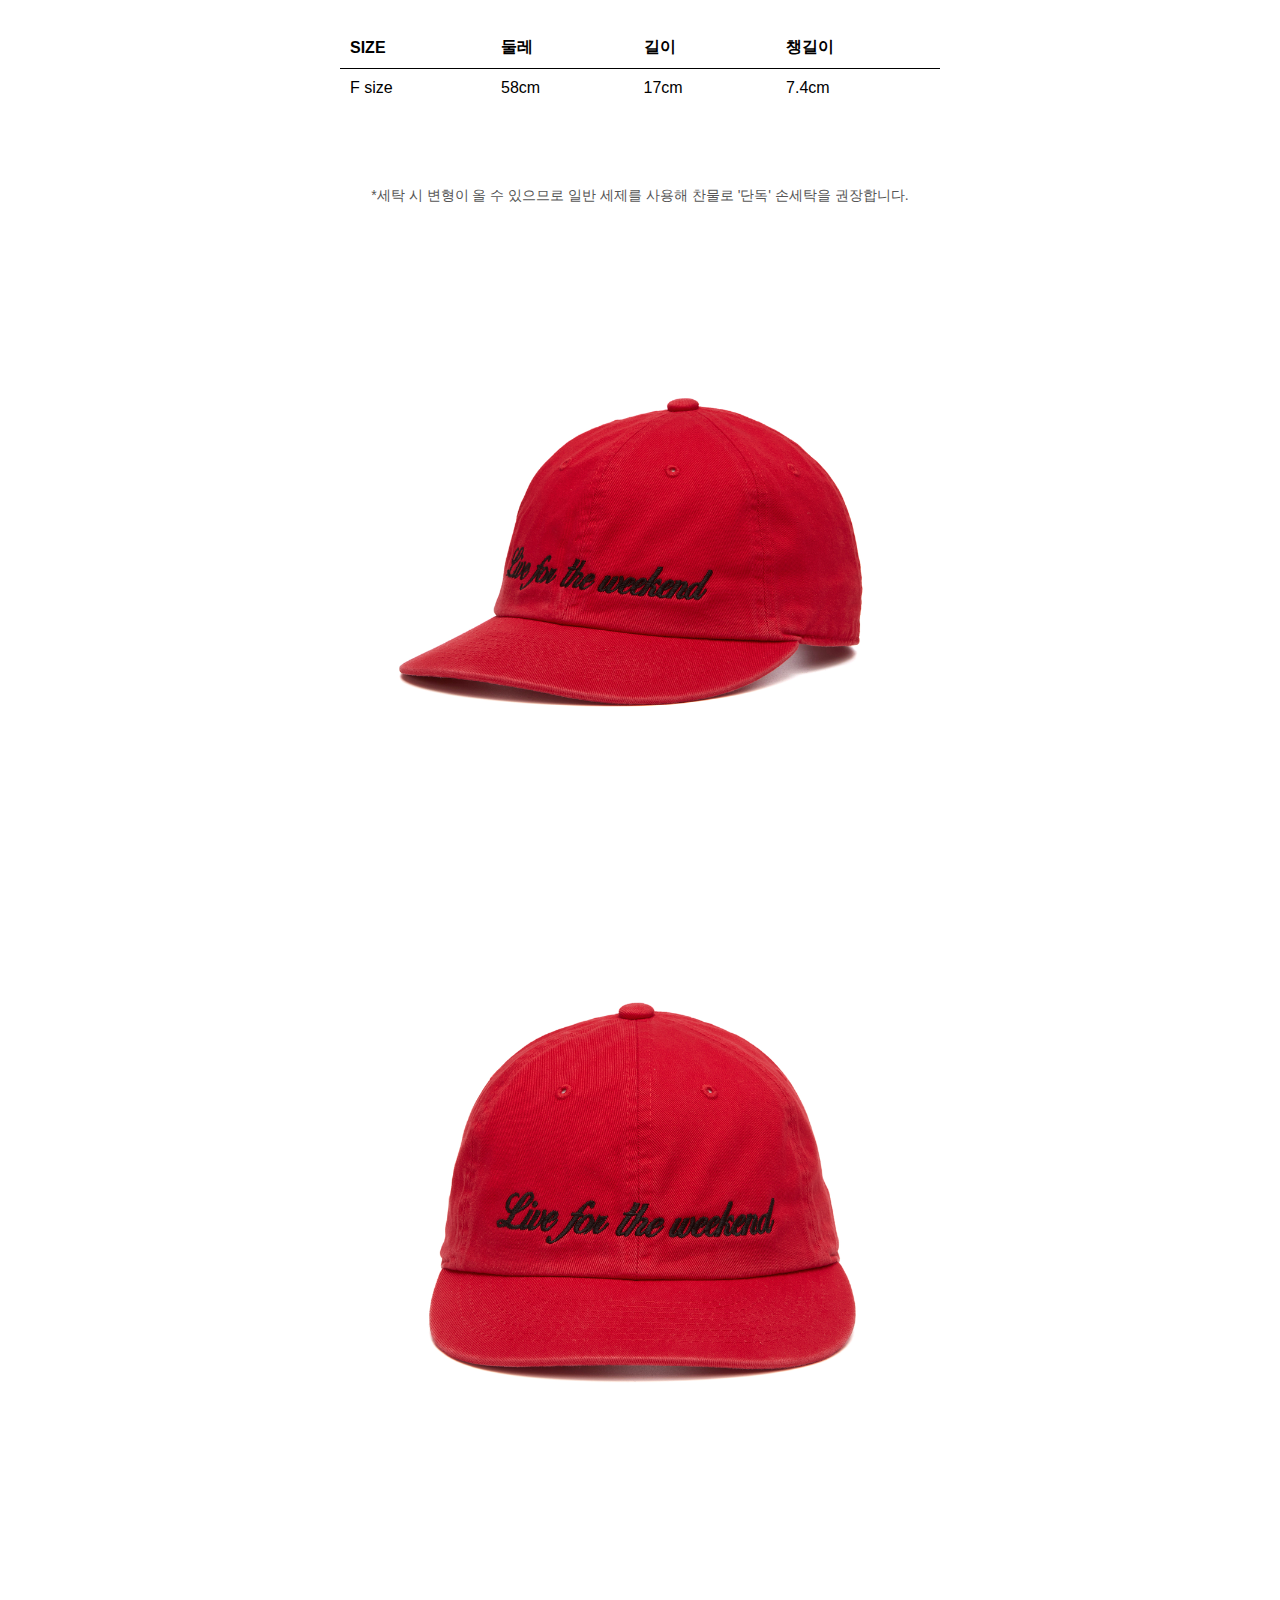
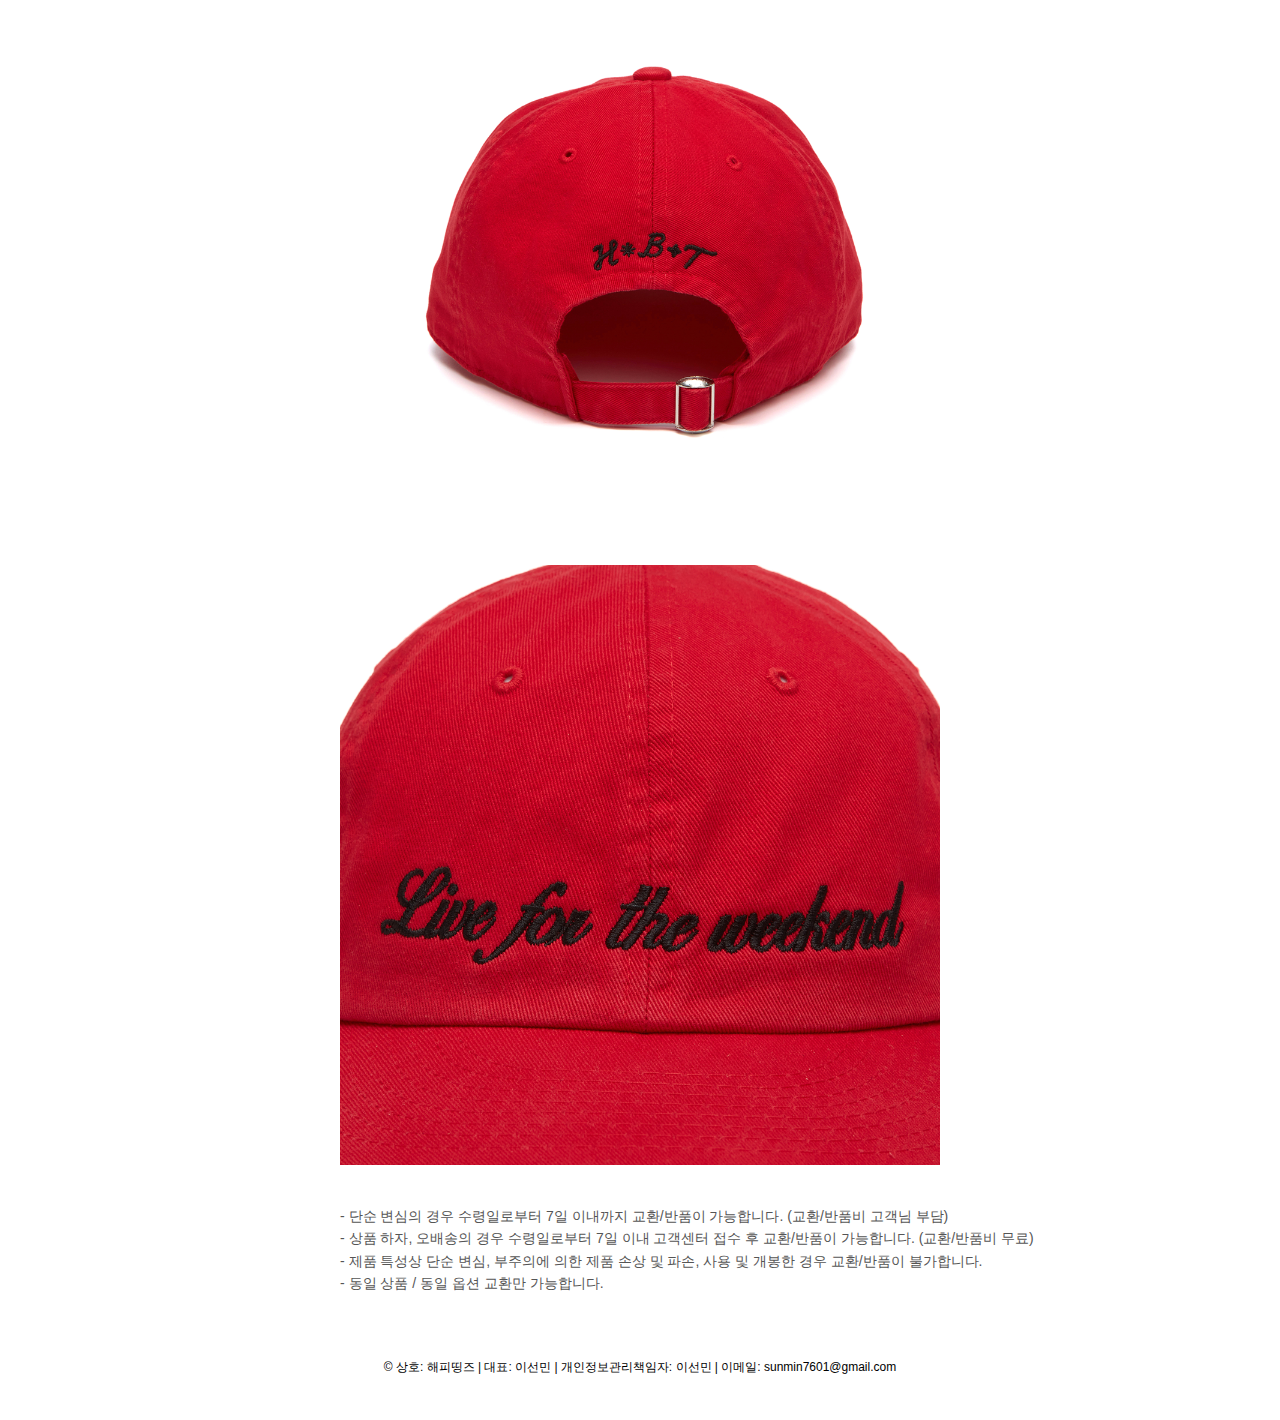
==== commit cede6522: "디지털 프로그래밍 기말과제 _이선민U2023072" ====
--- a/index.html
+++ b/index.html
@@ -96,6 +96,14 @@
             color: #b12704;
             margin-bottom: 10px;
         }
+        .discounted-price {
+            color: #00aaff; /* 연한 파란색 */
+        }
+        .original-price {
+            text-decoration: line-through;
+            margin-right: 10px;
+            color: #555;
+        }
         .shipping-info {
             margin-bottom: 20px;
             color: #555;
@@ -174,7 +182,7 @@
         .additional-images {
             display: flex;
             flex-direction: column;
-           	align-items: center;
+            align-items: center;
             gap: 40px;
             margin-bottom: 40px;
         }
@@ -207,7 +215,7 @@
             <img src="logo.png" alt="로고 이미지">
         </div>
         <div class="nav-links">
-            <a href="#home"">HOME</a>
+            <a href="#home">HOME</a>
             <a href="index.html">PRODUCT</a>
             <a href="qna.html">Q&A</a>
             <a href="#contact">CONTACT</a>
@@ -226,7 +234,7 @@
             </div>
             <div class="product-details">
                 <h1 class="product-title">WEEKAND CAP</h1>
-                <p class="product-price">₩39,000</p>
+                <p class="product-price"><span class="discounted-price">34,000원</span> <span class="original-price">39,000원</span></p>
                 <div class="shipping-info">
                     <p>배송비</p>
                     <p>3,000원 (100,000원 이상 구매 시 무료)<br>제주 및 도서 산간 2,000원 추가</p>
@@ -247,7 +255,7 @@
                     <input type="number" id="quantity" name="quantity" min="1" value="1">
                 </div>
                 <div class="product-buttons">
-                    <button class="buy-now">구매하기</button>
+                    <button class="buy-now">바로 구매하기</button>
                     <button class="add-to-cart">장바구니에 담기</button>
                 </div>
             </div>
@@ -320,4 +328,4 @@
         }
     </script>
 </body>
-</html>
+</html>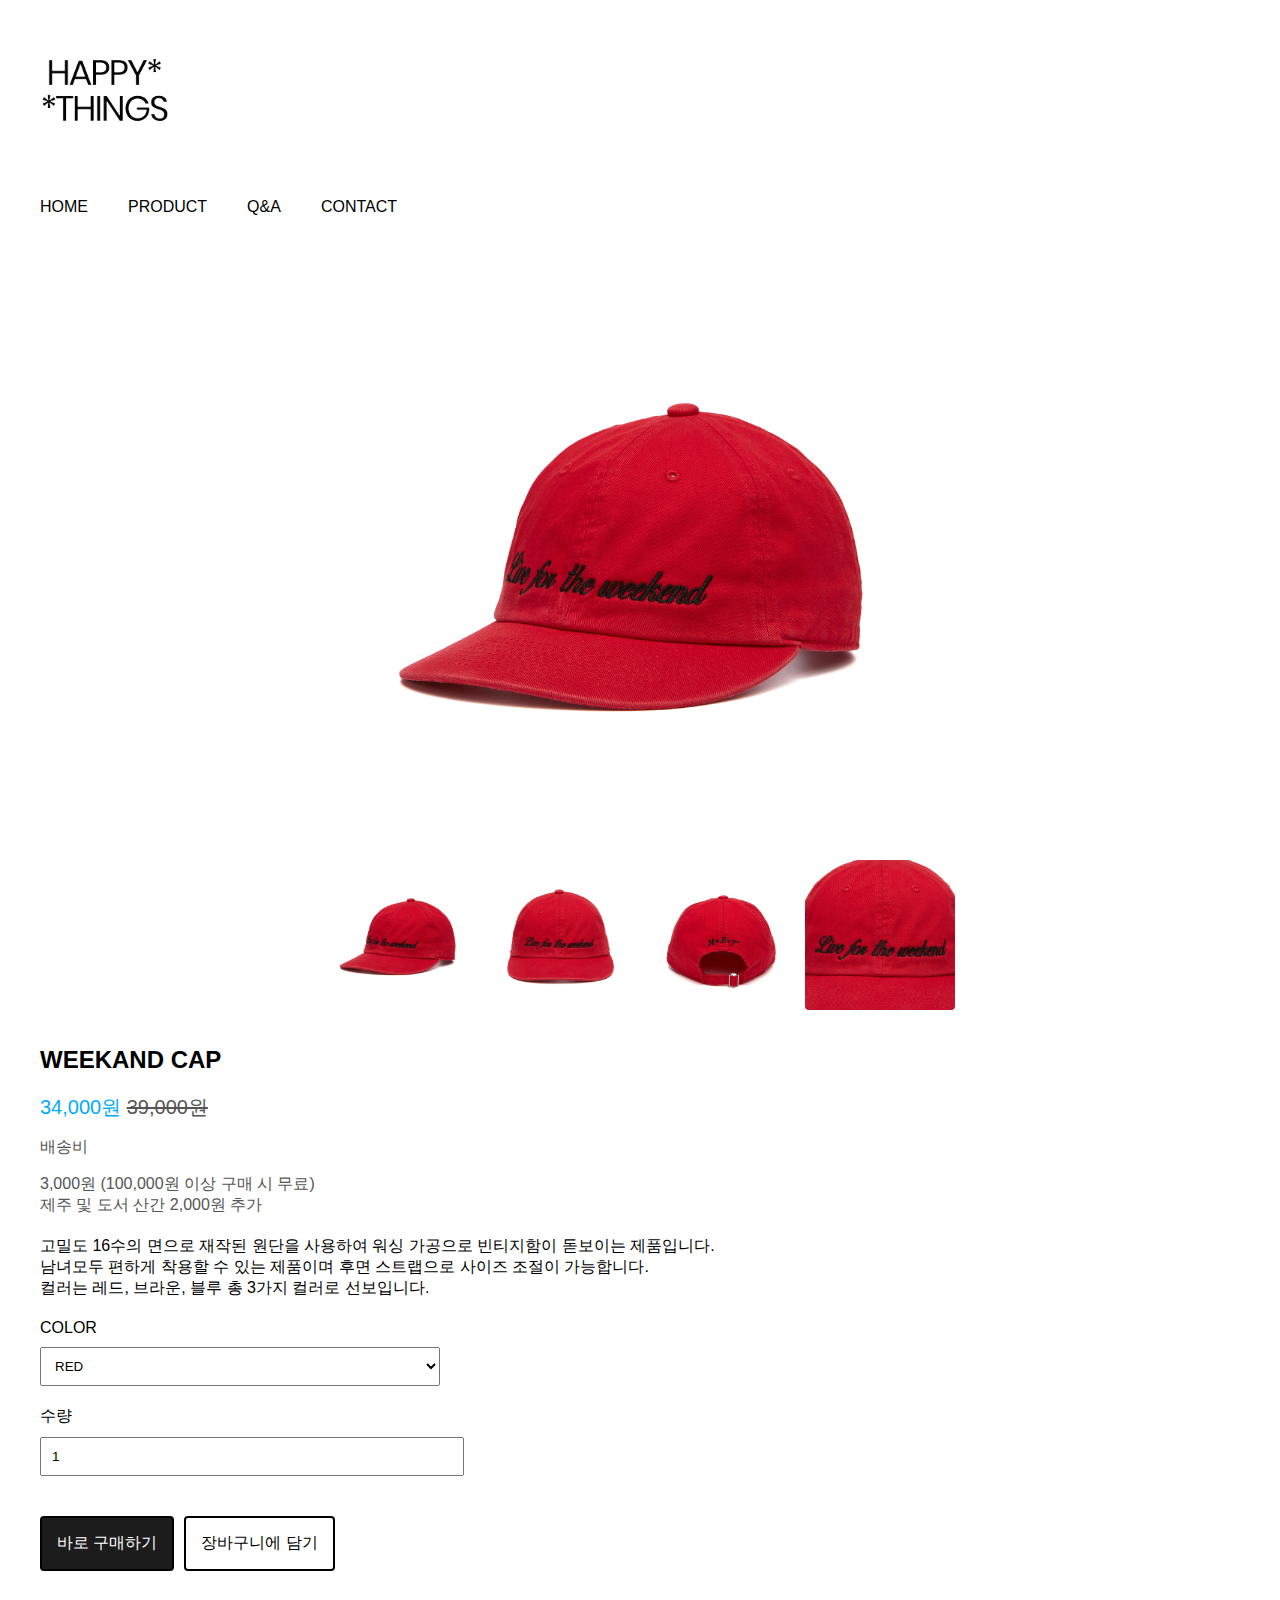
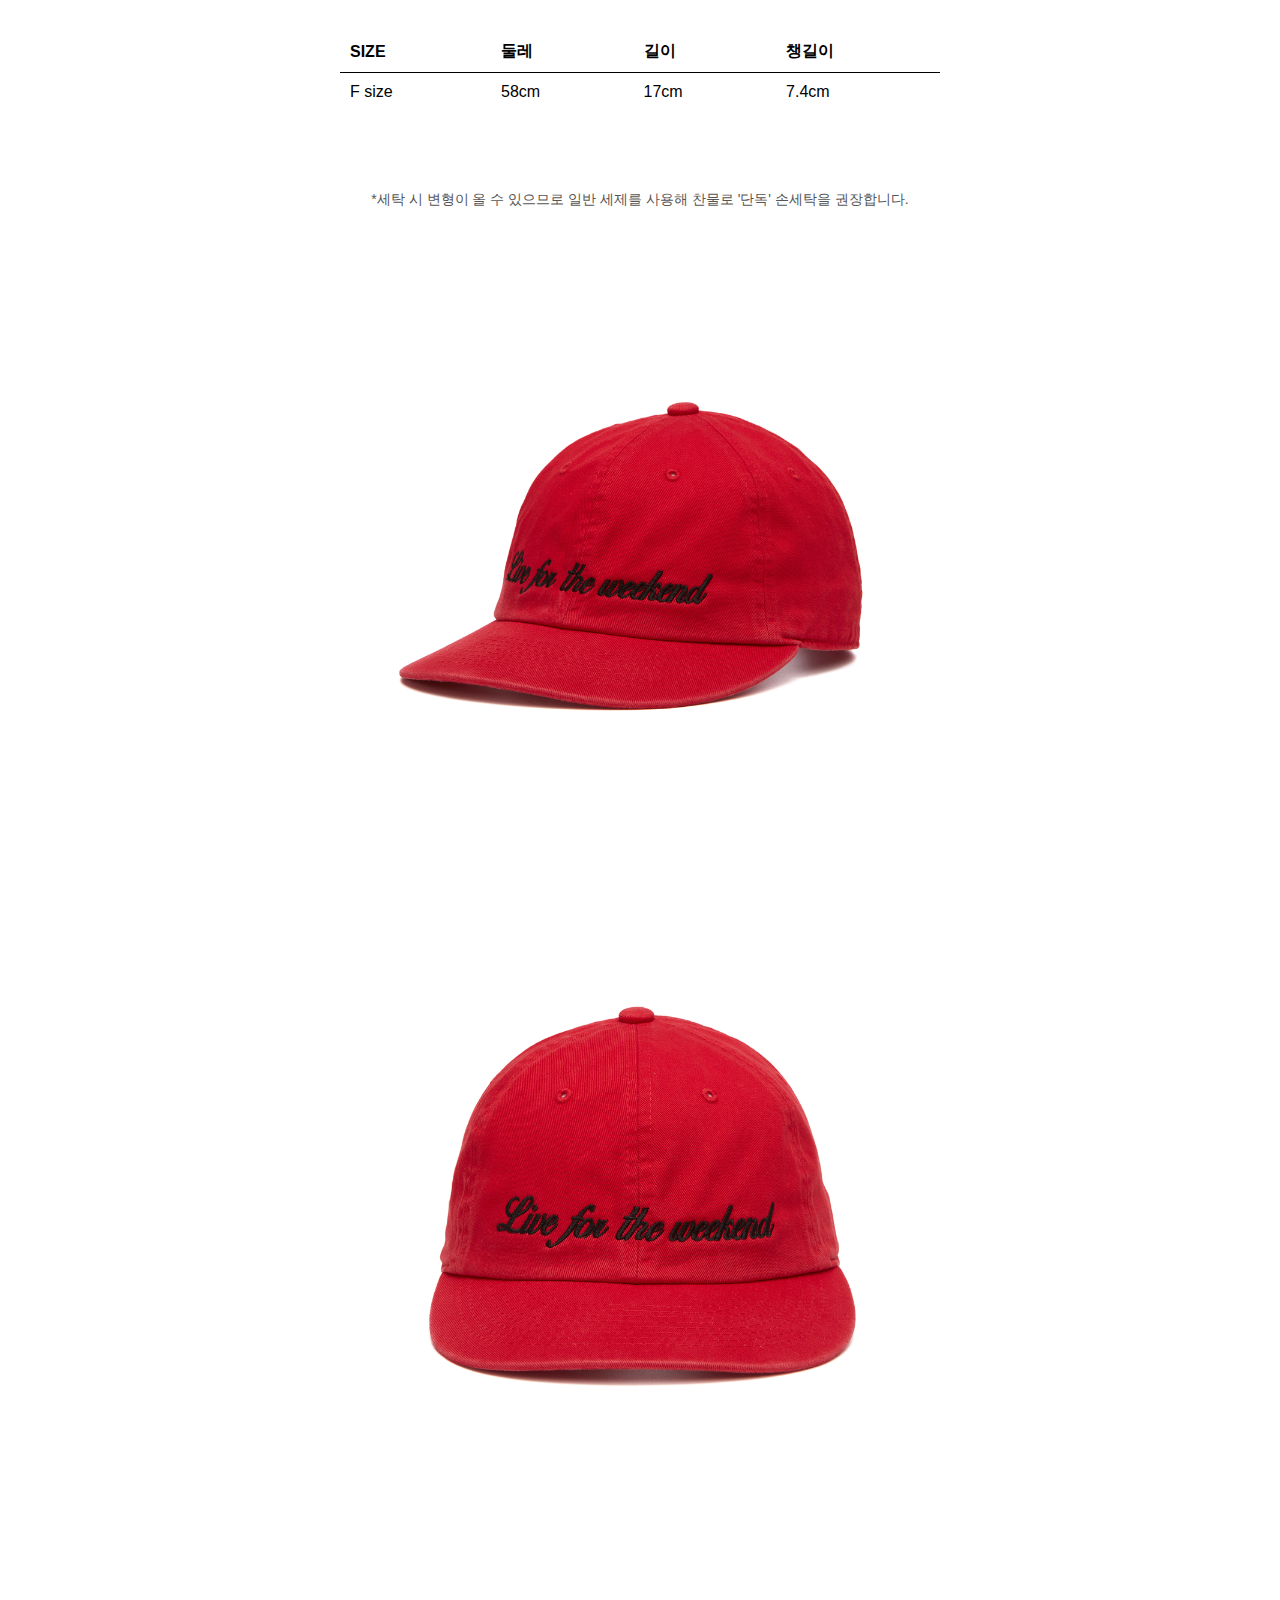
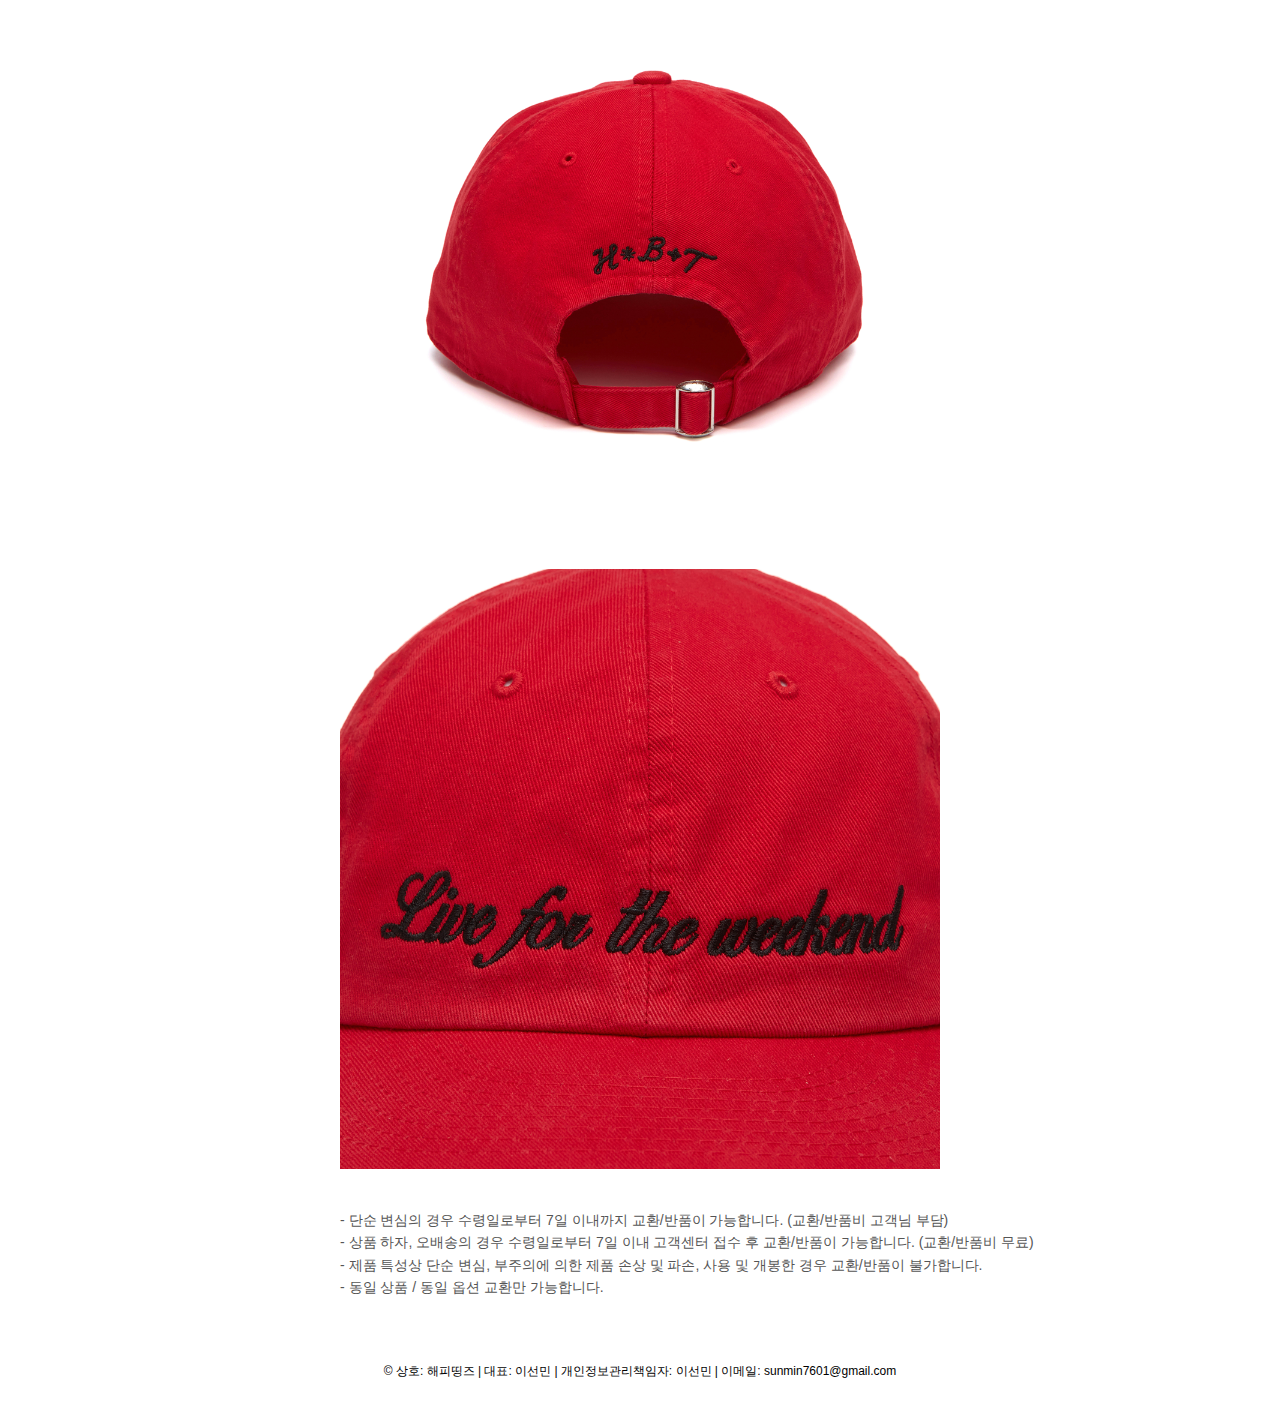
==== commit 3a836019: "디지털 마케팅 프로그래밍 학기 과제_이선민U2023072" ====
--- a/index.html
+++ b/index.html
@@ -212,7 +212,7 @@
 <body>
     <div class="navbar">
         <div class="logo">
-            <img src="logo.png" alt="로고 이미지">
+            <a href="index.html"><img src="logo.png" alt="로고 이미지"></a>
         </div>
         <div class="nav-links">
             <a href="#home">HOME</a>
@@ -328,4 +328,4 @@
         }
     </script>
 </body>
-</html>+</html>
